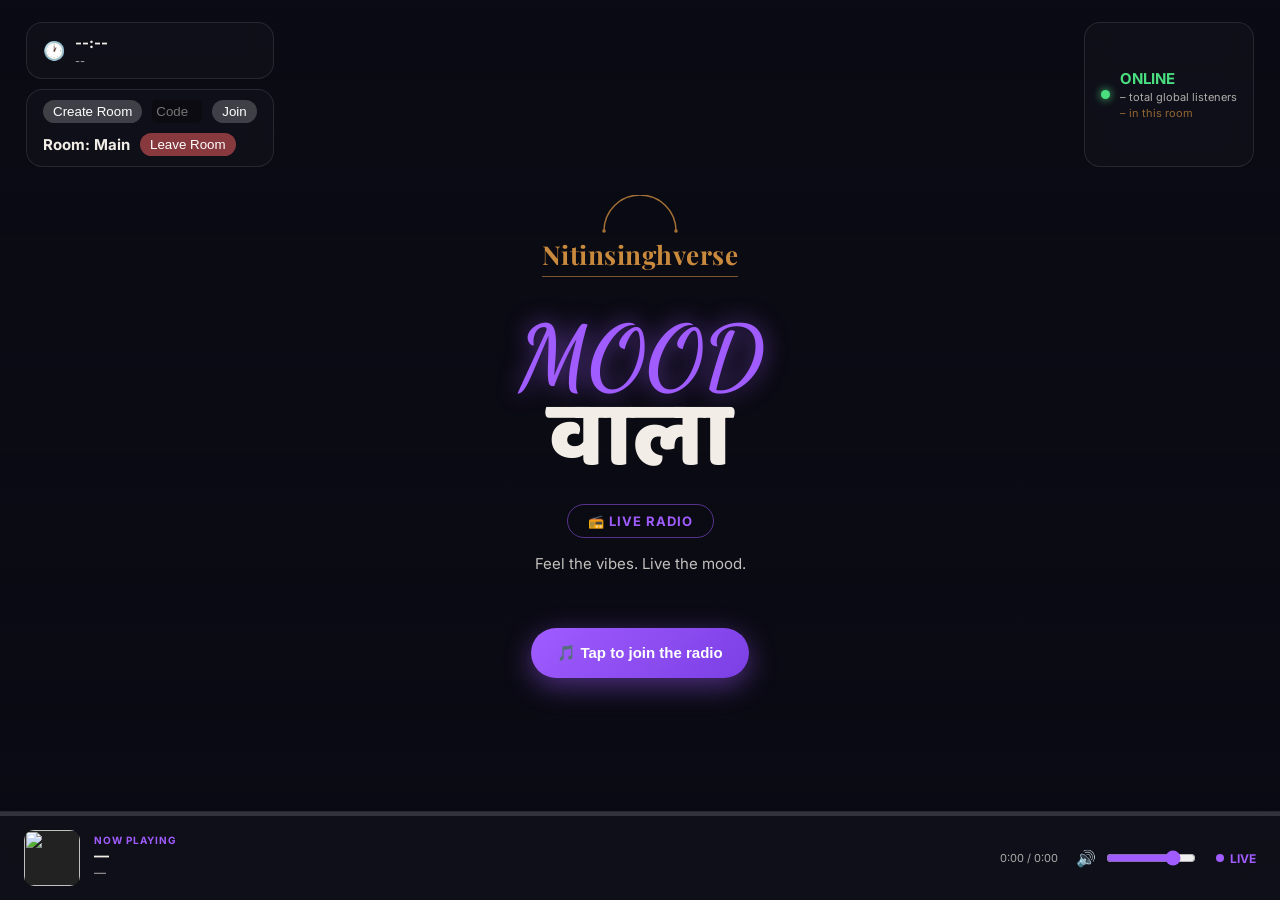
==== index.html @ ba6f85b7 "SEO optimization: add meta tags, sitemap, and robots.txt" ====
<!DOCTYPE html>
<html lang="en">
<head>
  <meta charset="UTF-8" />
  <meta name="viewport" content="width=device-width, initial-scale=1.0" />
  <title>Mood Wala - Suno Apne Mood Ka Music</title>
  <meta name="description" content="Listen to Mood Wala for free live internet radio, Bhojpuri, Haryanvi, and Bhakti songs. Enjoy non-stop music tailored to your mood." />
  <meta name="keywords" content="Mood Wala, moodwala, mood wala music, Mood Wala Radio, Free Live Radio, Bhojpuri Songs, Haryanvi Radio, Bhakti Songs" />
  <meta name="google-site-verification" content="yX_HTWRQYJUQKmtvSpyX36iVTbeF68azsgVPuS4m5Yk" />
  <link rel="canonical" href="https://mood-wala.vercel.app/" />

  <!-- Open Graph / Facebook -->
  <meta property="og:type" content="website" />
  <meta property="og:url" content="https://mood-wala.vercel.app/" />
  <meta property="og:title" content="Mood Wala - Suno Apne Mood Ka Music" />
  <meta property="og:description" content="Listen to Mood Wala for free live internet radio, Bhojpuri, Haryanvi, and Bhakti songs. Enjoy non-stop music tailored to your mood." />
  <meta property="og:site_name" content="Mood Wala" />

  <!-- Twitter -->
  <meta name="twitter:card" content="summary_large_image" />
  <meta name="twitter:url" content="https://mood-wala.vercel.app/" />
  <meta name="twitter:title" content="Mood Wala - Suno Apne Mood Ka Music" />
  <meta name="twitter:description" content="Listen to Mood Wala for free live internet radio, Bhojpuri, Haryanvi, and Bhakti songs. Enjoy non-stop music tailored to your mood." />

  <!-- Structured Data (JSON-LD) -->
  <script type="application/ld+json">
  {
    "@context": "https://schema.org",
    "@type": ["WebSite", "RadioStation"],
    "name": "Mood Wala",
    "url": "https://mood-wala.vercel.app/",
    "description": "Listen to Mood Wala for free live internet radio, Bhojpuri, Haryanvi, and Bhakti songs.",
    "genre": "World Music, Regional",
    "inLanguage": ["en", "hi"]
  }
  </script>

  <link rel="stylesheet" href="style.css" />
  <link href="https://fonts.googleapis.com/css2?family=Playfair+Display:wght@600;700&family=Dancing+Script:wght@700&family=Baloo+2:wght@700;800&family=Inter:wght@400;500;600&display=swap" rel="stylesheet" />
</head>
<body>

  <div class="stage">

    <!-- BACKGROUND VIDEO — put your file at frontend/background.mp4 -->
    <video class="bg-video" autoplay muted loop playsinline>
      <source src="bg1.mp4" type="video/mp4">
    </video>
    <div class="bg-overlay"></div>

    <header class="topbar">
      <div class="left-stack">
        <div class="pill clock-pill">
          <span class="pill-icon">🕐</span>
          <div>
            <div class="pill-main" id="clock">--:--</div>
            <div class="pill-sub" id="dateLine">--</div>
          </div>
        </div>

        <!-- Room Widget -->
        <div class="pill room-pill" style="flex-direction:column; align-items:flex-start;">
          <div id="roomNotJoined" style="display:flex; gap:10px; align-items:center;">
            <button id="createRoomBtn" style="padding: 4px 10px; border-radius:15px; border:none; background:rgba(255,255,255,0.2); color:#fff; cursor:pointer;">Create Room</button>
            <input type="text" id="joinRoomInput" placeholder="Code" maxlength="6" style="width:50px; padding:4px; border-radius:5px; border:none; background:rgba(0,0,0,0.3); color:#fff;" />
            <button id="joinRoomBtn" style="padding: 4px 10px; border-radius:15px; border:none; background:rgba(255,255,255,0.2); color:#fff; cursor:pointer;">Join</button>
          </div>
          <div id="roomJoined" hidden style="display:flex; gap:10px; align-items:center;">
            <div class="pill-main">Room: <span id="currentRoomCodeLabel">Main</span></div>
            <button id="leaveRoomBtn" style="padding: 4px 10px; border-radius:15px; border:none; background:rgba(255,100,100,0.5); color:#fff; cursor:pointer;">Leave Room</button>
          </div>
          <div id="roomErrorMsg" style="color:#ffaaaa; font-size:12px; margin-top:4px;" hidden></div>
        </div>

        <!-- Quick search — only visible to admin, sits right under the clock -->
        <div id="searchWidget" class="search-widget" hidden>
          <div class="search-widget-header">
            🔍 <span>Search a song</span>
            <span id="searchCountLabel" class="search-count"></span>
          </div>
          <div class="search-widget-input-row">
            <input type="text" id="searchInput" placeholder="Start typing…" />
          </div>
          <div id="searchResults" class="search-results"></div>
        </div>
      </div>

      <div class="pill status-pill">
        <span class="status-dot"></span>
        <div>
          <div class="pill-main online-text">ONLINE</div>
          <div class="pill-sub"><span id="userCount">–</span> total global listeners</div>
          <div class="pill-sub" style="color:var(--gold)"><span id="roomUserCount">–</span> in this room</div>
          <div class="pill-sub admin-live-badge" id="adminLiveBadge" hidden>🎧 Admin is Live</div>
        </div>
      </div>
    </header>

    <div class="brandmark" id="brandLogo">
      <svg class="brand-orbit" viewBox="0 0 100 40" width="120">
        <path d="M20 30 A20 20 0 1 1 80 30" fill="none" stroke="currentColor" stroke-width="1.2"/>
        <circle cx="20" cy="30" r="1.5" fill="currentColor"/>
        <circle cx="80" cy="30" r="1.5" fill="currentColor"/>
      </svg>
      <div class="brand-name">Nitinsinghverse</div>
    </div>

    <main class="hero">
      <h1 class="title">
        <span class="title-mood">MOOD</span>
        <span class="title-wala">वाला</span>
      </h1>
      <div class="live-badge">📻 LIVE RADIO</div>
      <p class="tagline">Feel the vibes. Live the mood.</p>
    </main>

    <button id="joinBtn" class="join-btn">🎵 Tap to join the radio</button>

    <div id="player" class="hidden-player"></div>

    <!-- Admin login popup -->
    <div id="adminModal" class="modal-overlay" hidden>
      <div class="modal-box">
        <div class="modal-title">Welcome Admin</div>
        <input type="password" id="adminPasswordInput" placeholder="Enter password" />
        <div class="modal-buttons">
          <button id="adminSubmitBtn">Enter</button>
          <button id="adminCancelBtn" class="modal-cancel">Cancel</button>
        </div>
        <div id="adminError" class="modal-error" hidden>Wrong password</div>
      </div>
    </div>

      <div class="admin-panel" id="adminPanel" hidden>
        <div class="admin-header">🎛 Admin Controls</div>

        <div class="admin-section">
        <div class="admin-label">Playlists</div>
        <div id="playlistButtons" class="playlist-buttons"></div>
      </div>

      <div class="admin-section">
        <div class="admin-label">Play a link (then auto-returns to playlist)</div>
        <div class="link-row">
          <input type="text" id="linkInput" placeholder="Paste YouTube / YT Music link" />
          <input type="text" id="startTimeInput" placeholder="1:12" class="start-time-input" />
          <button id="linkPlayBtn">Play</button>
        </div>
      </div>

      <div class="admin-section">
        <div class="admin-label">Requests <span id="requestCount"></span></div>
        <div id="requestList" class="request-list"></div>
      </div>
    </div>

    <!-- Song list for the playlist admin is browsing -->
    <div id="songListPanel" class="song-list-panel" hidden>
      <div class="panel-title">Tap a song to play it</div>
      <div id="songListItems"></div>
    </div>

    <!-- Admin transport controls -->
    <div id="adminTransport" class="admin-transport" hidden>
      <button id="prevBtn">⏮</button>
      <button id="nextBtn">⏭</button>
    </div>

    <!-- "Coming up next" banner shown to everyone during the 10s buffer -->
    <div id="upNextBanner" class="up-next-banner" hidden></div>

    <!-- Song request box (visible to everyone, only usable while admin is online) -->
    <div id="requestBox" class="request-box" hidden>
      <input type="text" id="requestInput" placeholder="Request a song…" maxlength="200" />
      <button id="requestSendBtn">Send</button>
    </div>

    <footer class="dock" id="dock" hidden>
      <div class="progress-track" id="progressTrack">
        <div class="progress-fill" id="progressFill"></div>
      </div>
      <div class="dock-row">
      <div class="dock-left">
        <img id="albumArt" class="album-art" src="" alt="">
        <div class="dock-info">
          <div class="dock-label">NOW PLAYING</div>
          <div class="dock-title" id="songTitle">—</div>
          <div class="dock-artist" id="songArtist">—</div>
          <div class="up-next-line" id="upNextLine"></div>
        </div>
      </div>

      <div class="dock-right">
        <span class="progress-time" id="progressTime">0:00 / 0:00</span>
        <div class="volume-control">
          <span class="vol-icon">🔊</span>
          <input type="range" id="volumeSlider" min="0" max="100" value="80" />
        </div>
        <div class="live-tag"><span class="pulse"></span> LIVE</div>
      </div>
      </div>
    </footer>
  </div>

  <script src="https://tempo-wala.onrender.com/socket.io/socket.io.js"></script>
  <script src="https://www.youtube.com/iframe_api"></script>
  <script src="app.js"></script>
</body>
</html>
---- style.css ----
:root {
  --purple: #a05cff;
  --gold: #c98a3e;
  --ink: #14141c;
  --glass: rgba(20, 20, 30, 0.55);
  --glass-light: rgba(255, 255, 255, 0.85);
  --text: #f2eee7;
}

* { box-sizing: border-box; }

body {
  margin: 0;
  font-family: 'Inter', sans-serif;
  background: #0c0c14;
  color: var(--text);
  overflow-x: hidden;
}

.stage {
  position: relative;
  min-height: 100vh;
  display: flex;
  flex-direction: column;
  align-items: center;
  overflow: hidden;
}

/* ---- Background video ---- */
.bg-video {
  position: fixed;
  inset: 0;
  width: 100%;
  height: 100%;
  object-fit: cover;
  z-index: -2;
}

.bg-overlay {
  position: fixed;
  inset: 0;
  background: linear-gradient(180deg, rgba(10,10,20,0.55) 0%, rgba(10,10,20,0.35) 40%, rgba(10,10,20,0.75) 100%);
  z-index: -1;
}

/* ---- Top bar: clock + status pills ---- */
.topbar {
  width: 100%;
  display: flex;
  flex-wrap: wrap;
  gap: 10px;
  justify-content: space-between;
  padding: 22px 26px;
  z-index: 2;
}

.left-stack {
  display: flex;
  flex-direction: column;
  gap: 10px;
}

.pill {
  background: var(--glass);
  backdrop-filter: blur(10px);
  border: 1px solid rgba(255,255,255,0.1);
  border-radius: 16px;
  padding: 10px 16px;
  display: flex;
  align-items: center;
  gap: 10px;
}

.pill-icon { font-size: 18px; }

.pill-main { font-weight: 700; font-size: 15px; }
.pill-sub { font-size: 11px; opacity: 0.7; margin-top: 2px; }

.status-dot {
  width: 9px;
  height: 9px;
  border-radius: 50%;
  background: #4ade80;
  box-shadow: 0 0 8px #4ade80;
}

.online-text { color: #4ade80; }

/* ---- Brand mark ---- */
.brandmark {
  margin-top: 6px;
  display: flex;
  flex-direction: column;
  align-items: center;
  color: var(--gold);
  z-index: 2;
}

.brand-orbit { color: var(--gold); opacity: 0.8; margin-bottom: -6px; }

.brand-name {
  font-family: 'Playfair Display', serif;
  font-weight: 700;
  font-size: 26px;
  letter-spacing: 0.5px;
  border-bottom: 1px solid rgba(201,138,62,0.6);
  padding-bottom: 4px;
}

/* ---- Hero title ---- */
.hero {
  text-align: center;
  margin-top: 40px;
  z-index: 2;
  padding: 0 20px;
}

.title { margin: 0; line-height: 0.95; }

.title-mood {
  display: block;
  font-family: 'Dancing Script', cursive;
  font-weight: 700;
  font-size: clamp(48px, 11vw, 88px);
  color: var(--purple);
  text-shadow: 0 0 22px rgba(160,92,255,0.6);
}

.title-wala {
  display: block;
  font-family: 'Baloo 2', sans-serif;
  font-weight: 800;
  font-size: clamp(50px, 12vw, 92px);
  color: var(--text);
  margin-top: -6px;
}

.live-badge {
  display: inline-block;
  margin-top: 22px;
  padding: 8px 20px;
  border: 1px solid rgba(160,92,255,0.5);
  border-radius: 999px;
  font-size: 13px;
  font-weight: 700;
  letter-spacing: 1px;
  color: var(--purple);
}

.tagline {
  margin-top: 16px;
  font-size: 15px;
  opacity: 0.8;
}

/* ---- Join button ---- */
.join-btn {
  z-index: 2;
  margin-top: 40px;
  background: linear-gradient(135deg, var(--purple), #7b3fe4);
  color: white;
  border: none;
  padding: 16px 26px;
  border-radius: 999px;
  font-size: 15px;
  font-weight: 700;
  cursor: pointer;
  box-shadow: 0 8px 28px rgba(160,92,255,0.45);
}
.join-btn.hidden { display: none; }

.hidden-player {
  position: absolute;
  width: 250px;
  height: 250px;
  overflow: hidden;
  opacity: 0.01;
  pointer-events: none;
  z-index: -10;
  bottom: 0;
}

/* ---- Bottom dock / player bar ---- */
.dock {
  position: fixed;
  bottom: 0;
  left: 0;
  right: 0;
  z-index: 3;
  background: var(--glass);
  backdrop-filter: blur(14px);
  border-top: 1px solid rgba(255,255,255,0.1);
  display: flex;
  flex-direction: column;
}

.dock-left {
  display: flex;
  align-items: center;
  gap: 14px;
  min-width: 0;
}

.album-art {
  width: 56px;
  height: 56px;
  border-radius: 10px;
  object-fit: cover;
  background: #222;
  flex-shrink: 0;
}

.dock-info { min-width: 0; }

.dock-label {
  font-size: 10px;
  letter-spacing: 1px;
  color: var(--purple);
  font-weight: 700;
}

.dock-title {
  font-weight: 700;
  font-size: 15px;
  white-space: nowrap;
  overflow: hidden;
  text-overflow: ellipsis;
  max-width: 55vw;
}

.dock-artist {
  font-size: 12px;
  opacity: 0.7;
  white-space: nowrap;
  overflow: hidden;
  text-overflow: ellipsis;
  max-width: 55vw;
}

.dock-right {
  display: flex;
  align-items: center;
  gap: 18px;
  flex-shrink: 0;
}

.volume-control {
  display: flex;
  align-items: center;
  gap: 8px;
}

.vol-icon { font-size: 16px; }

.volume-control input[type="range"] {
  width: 90px;
  accent-color: var(--purple);
}

.live-tag {
  display: flex;
  align-items: center;
  gap: 6px;
  font-size: 12px;
  font-weight: 700;
  color: var(--purple);
}

.pulse {
  width: 8px;
  height: 8px;
  border-radius: 50%;
  background: var(--purple);
  animation: pulse 1.4s infinite;
}

@keyframes pulse {
  0% { box-shadow: 0 0 0 0 rgba(160,92,255,0.6); }
  70% { box-shadow: 0 0 0 10px rgba(160,92,255,0); }
  100% { box-shadow: 0 0 0 0 rgba(160,92,255,0); }
}

@media (max-width: 480px) {
  .volume-control input[type="range"] { width: 60px; }
  .dock-title, .dock-artist { max-width: 40vw; }
}

/* ---- Admin badge ---- */
.admin-live-badge {
  color: var(--purple);
  font-weight: 700;
  margin-top: 2px;
}

/* ---- Brand logo clickable ---- */
.brandmark { cursor: pointer; user-select: none; }

/* ---- Modal overlay (admin login) ---- */
.modal-overlay {
  position: fixed;
  inset: 0;
  background: rgba(0,0,0,0.6);
  z-index: 20;
  display: flex;
  align-items: center;
  justify-content: center;
}

.modal-overlay[hidden] {
  display: none;
}

.modal-box {
  background: #1a1a24;
  border: 1px solid rgba(255,255,255,0.12);
  border-radius: 16px;
  padding: 26px;
  width: 280px;
  text-align: center;
}

.modal-title {
  font-family: 'Playfair Display', serif;
  font-size: 18px;
  margin-bottom: 16px;
  color: var(--gold);
}

.modal-box input[type="password"] {
  width: 100%;
  padding: 10px 12px;
  border-radius: 10px;
  border: 1px solid rgba(255,255,255,0.15);
  background: rgba(255,255,255,0.06);
  color: var(--text);
  font-size: 14px;
  margin-bottom: 14px;
  outline: none;
}

.modal-buttons { display: flex; gap: 10px; }

.modal-buttons button {
  flex: 1;
  padding: 10px;
  border-radius: 10px;
  border: none;
  font-weight: 700;
  cursor: pointer;
}

#adminSubmitBtn { background: var(--purple); color: white; }
.modal-cancel { background: rgba(255,255,255,0.1); color: var(--text); }

.modal-error {
  margin-top: 10px;
  color: #ff6b6b;
  font-size: 13px;
}

/* ---- Search widget (under the clock, admin only) ---- */
.search-widget {
  background: var(--glass);
  backdrop-filter: blur(10px);
  border: 1px solid rgba(201,138,62,0.35);
  border-radius: 16px;
  padding: 12px 14px;
  width: 230px;
}

.search-widget[hidden] { display: none; }

.search-widget-header {
  display: flex;
  align-items: center;
  gap: 6px;
  font-size: 12px;
  font-weight: 700;
  color: var(--gold);
  margin-bottom: 8px;
}

.search-count {
  margin-left: auto;
  font-size: 10px;
  opacity: 0.6;
  font-weight: 500;
}

.search-widget-input-row input {
  width: 100%;
  padding: 8px 10px;
  border-radius: 8px;
  border: 1px solid rgba(255,255,255,0.15);
  background: rgba(255,255,255,0.06);
  color: var(--text);
  font-size: 13px;
  outline: none;
}

.search-widget .search-results { margin-top: 8px; max-height: 200px; }

/* ---- Admin panel — redesigned ---- */
.admin-panel {
  position: fixed;
  top: 90px;
  right: 20px;
  width: 300px;
  max-height: 75vh;
  overflow-y: auto;
  background: linear-gradient(180deg, rgba(30,20,45,0.75), rgba(15,15,25,0.75));
  backdrop-filter: blur(16px);
  border: 1px solid rgba(160,92,255,0.3);
  border-radius: 20px;
  padding: 0;
  z-index: 10;
  box-shadow: 0 12px 40px rgba(0,0,0,0.4);
}

.admin-header {
  font-weight: 800;
  font-size: 15px;
  padding: 16px 18px;
  color: var(--text);
  background: linear-gradient(135deg, rgba(160,92,255,0.35), rgba(201,138,62,0.2));
  border-bottom: 1px solid rgba(255,255,255,0.08);
  border-radius: 20px 20px 0 0;
}

.admin-section {
  margin: 0;
  padding: 16px 18px;
  border-bottom: 1px solid rgba(255,255,255,0.06);
}

.admin-section:last-child { border-bottom: none; }

.admin-label {
  font-size: 11px;
  letter-spacing: 0.6px;
  color: var(--purple);
  margin-bottom: 10px;
  text-transform: uppercase;
  font-weight: 700;
}

.playlist-buttons {
  display: flex;
  flex-wrap: wrap;
  gap: 8px;
}

.playlist-buttons button {
  padding: 8px 12px;
  border-radius: 999px;
  border: 1px solid rgba(160,92,255,0.4);
  background: rgba(160,92,255,0.12);
  color: var(--text);
  font-size: 12px;
  font-weight: 600;
  cursor: pointer;
}

.playlist-buttons button.active {
  background: var(--purple);
  border-color: var(--purple);
}

.link-row { display: flex; gap: 8px; }

.link-row input { flex: 1; }
.start-time-input { flex: 0 0 55px !important; text-align: center; }

.link-row input {
  flex: 1;
  padding: 9px 10px;
  border-radius: 8px;
  border: 1px solid rgba(255,255,255,0.15);
  background: rgba(255,255,255,0.06);
  color: var(--text);
  font-size: 13px;
  outline: none;
}

.link-row button, #requestSendBtn {
  padding: 9px 14px;
  border-radius: 8px;
  border: none;
  background: var(--purple);
  color: white;
  font-weight: 700;
  cursor: pointer;
  font-size: 13px;
}

.request-list {
  display: flex;
  flex-direction: column;
  gap: 8px;
  max-height: 160px;
  overflow-y: auto;
}

.request-item {
  background: rgba(255,255,255,0.06);
  border-radius: 8px;
  padding: 8px 10px;
  font-size: 13px;
}

.request-item .req-time {
  font-size: 10px;
  opacity: 0.5;
  display: block;
  margin-top: 2px;
}

/* ---- Request box (all users) ---- */
.request-box {
  position: fixed;
  bottom: 90px;
  left: 50%;
  transform: translateX(-50%);
  display: flex;
  gap: 8px;
  background: var(--glass);
  backdrop-filter: blur(12px);
  border: 1px solid rgba(255,255,255,0.12);
  border-radius: 999px;
  padding: 8px 8px 8px 16px;
  z-index: 5;
  width: min(90vw, 340px);
}

.request-box[hidden] {
  display: none;
}

.request-box input {
  flex: 1;
  background: transparent;
  border: none;
  outline: none;
  color: var(--text);
  font-size: 13px;
}

@media (max-width: 480px) {
  .admin-panel { right: 10px; left: 10px; width: auto; top: 100px; }
}

/* ---- Playlist song list panel (right side, admin) ---- */
.song-list-panel {
  position: fixed;
  top: 90px;
  right: 340px;
  width: 260px;
  max-height: 70vh;
  overflow-y: auto;
  background: var(--glass);
  backdrop-filter: blur(14px);
  border: 1px solid rgba(255,255,255,0.12);
  border-radius: 16px;
  padding: 16px;
  z-index: 10;
}

.song-list-panel .panel-title {
  font-size: 12px;
  text-transform: uppercase;
  opacity: 0.7;
  margin-bottom: 10px;
}

.song-list-item {
  padding: 9px 10px;
  border-radius: 8px;
  font-size: 13px;
  cursor: pointer;
  white-space: nowrap;
  overflow: hidden;
  text-overflow: ellipsis;
}

.song-list-item:hover { background: rgba(160,92,255,0.18); }

/* ---- Up next banner (everyone) ---- */
.up-next-line {
  font-size: 11px;
  opacity: 0.6;
  margin-top: 2px;
  white-space: nowrap;
  overflow: hidden;
  text-overflow: ellipsis;
  max-width: 55vw;
}

.up-next-banner {
  position: fixed;
  top: 100px;
  left: 50%;
  transform: translateX(-50%);
  background: var(--purple);
  color: white;
  padding: 10px 18px;
  border-radius: 999px;
  font-size: 13px;
  font-weight: 700;
  z-index: 15;
  box-shadow: 0 8px 24px rgba(160,92,255,0.5);
}

.up-next-banner[hidden] { display: none; }

/* ---- Admin next/prev controls (bottom center) ---- */
.admin-transport {
  position: fixed;
  bottom: 90px;
  left: 50%;
  transform: translateX(-50%);
  display: flex;
  gap: 14px;
  z-index: 6;
}

.admin-transport[hidden] { display: none; }

.admin-transport button {
  width: 46px;
  height: 46px;
  border-radius: 50%;
  border: 1px solid rgba(160,92,255,0.5);
  background: var(--glass);
  backdrop-filter: blur(10px);
  color: var(--text);
  font-size: 18px;
  cursor: pointer;
}

@media (max-width: 480px) {
  .song-list-panel { right: 10px; left: 10px; width: auto; top: 340px; }
}

/* ---- Timeline / progress bar ---- */
.progress-track {
  width: 100%;
  height: 4px;
  background: rgba(255,255,255,0.15);
  cursor: default;
  position: relative;
}

.progress-track.admin-mode {
  cursor: pointer;
  height: 6px;
}

.progress-fill {
  height: 100%;
  width: 0%;
  background: var(--purple);
  transition: width 0.3s linear;
}

.dock-row {
  display: flex;
  justify-content: space-between;
  align-items: center;
  padding: 14px 24px;
  gap: 16px;
}

.progress-time {
  font-size: 11px;
  opacity: 0.7;
  white-space: nowrap;
}

/* ---- Search results (admin) ---- */
.search-results {
  margin-top: 10px;
  display: flex;
  flex-direction: column;
  gap: 6px;
  max-height: 240px;
  overflow-y: auto;
}

.search-result-item {
  display: flex;
  align-items: center;
  gap: 10px;
  padding: 6px;
  border-radius: 8px;
  cursor: pointer;
}

.search-result-item:hover { background: rgba(160,92,255,0.18); }

.search-result-item img {
  width: 44px;
  height: 32px;
  border-radius: 4px;
  object-fit: cover;
  flex-shrink: 0;
}

.search-result-item span {
  font-size: 12px;
  white-space: nowrap;
  overflow: hidden;
  text-overflow: ellipsis;
}
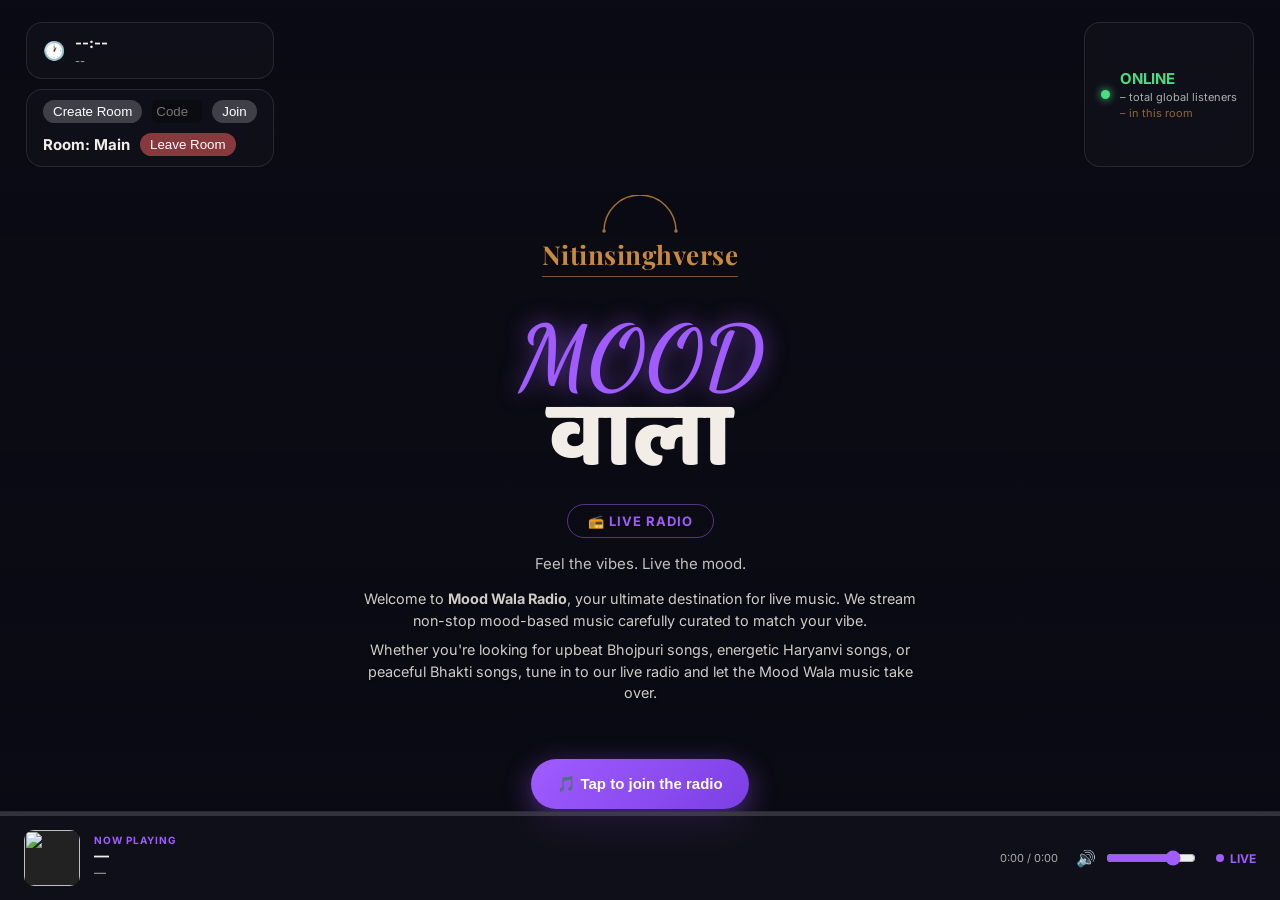
==== commit ce51fc0f: "Improve homepage semantics and accessibility" ====
--- a/index.html
+++ b/index.html
@@ -61,13 +61,13 @@
         <!-- Room Widget -->
         <div class="pill room-pill" style="flex-direction:column; align-items:flex-start;">
           <div id="roomNotJoined" style="display:flex; gap:10px; align-items:center;">
-            <button id="createRoomBtn" style="padding: 4px 10px; border-radius:15px; border:none; background:rgba(255,255,255,0.2); color:#fff; cursor:pointer;">Create Room</button>
-            <input type="text" id="joinRoomInput" placeholder="Code" maxlength="6" style="width:50px; padding:4px; border-radius:5px; border:none; background:rgba(0,0,0,0.3); color:#fff;" />
-            <button id="joinRoomBtn" style="padding: 4px 10px; border-radius:15px; border:none; background:rgba(255,255,255,0.2); color:#fff; cursor:pointer;">Join</button>
+            <button id="createRoomBtn" aria-label="Create a room" style="padding: 4px 10px; border-radius:15px; border:none; background:rgba(255,255,255,0.2); color:#fff; cursor:pointer;">Create Room</button>
+            <input type="text" id="joinRoomInput" aria-label="Enter room code" placeholder="Code" maxlength="6" style="width:50px; padding:4px; border-radius:5px; border:none; background:rgba(0,0,0,0.3); color:#fff;" />
+            <button id="joinRoomBtn" aria-label="Join room" style="padding: 4px 10px; border-radius:15px; border:none; background:rgba(255,255,255,0.2); color:#fff; cursor:pointer;">Join</button>
           </div>
           <div id="roomJoined" hidden style="display:flex; gap:10px; align-items:center;">
             <div class="pill-main">Room: <span id="currentRoomCodeLabel">Main</span></div>
-            <button id="leaveRoomBtn" style="padding: 4px 10px; border-radius:15px; border:none; background:rgba(255,100,100,0.5); color:#fff; cursor:pointer;">Leave Room</button>
+            <button id="leaveRoomBtn" aria-label="Leave room" style="padding: 4px 10px; border-radius:15px; border:none; background:rgba(255,100,100,0.5); color:#fff; cursor:pointer;">Leave Room</button>
           </div>
           <div id="roomErrorMsg" style="color:#ffaaaa; font-size:12px; margin-top:4px;" hidden></div>
         </div>
@@ -79,7 +79,7 @@
             <span id="searchCountLabel" class="search-count"></span>
           </div>
           <div class="search-widget-input-row">
-            <input type="text" id="searchInput" placeholder="Start typing…" />
+            <input type="text" id="searchInput" aria-label="Search for a song" placeholder="Start typing…" />
           </div>
           <div id="searchResults" class="search-results"></div>
         </div>
@@ -107,14 +107,21 @@
 
     <main class="hero">
       <h1 class="title">
-        <span class="title-mood">MOOD</span>
-        <span class="title-wala">वाला</span>
+        <span style="position:absolute; width:1px; height:1px; padding:0; margin:-1px; overflow:hidden; clip:rect(0,0,0,0); border:0;">Mood Wala</span>
+        <span class="title-mood" aria-hidden="true">MOOD</span>
+        <span class="title-wala" aria-hidden="true">वाला</span>
       </h1>
       <div class="live-badge">📻 LIVE RADIO</div>
       <p class="tagline">Feel the vibes. Live the mood.</p>
+      
+      <section class="seo-intro" style="font-size: 0.9rem; opacity: 0.85; max-width: 600px; margin: 15px auto; padding: 0 15px; line-height: 1.5; text-shadow: 1px 1px 3px rgba(0,0,0,0.8); font-family: 'Inter', sans-serif;">
+        <h2 style="position:absolute; width:1px; height:1px; padding:0; margin:-1px; overflow:hidden; clip:rect(0,0,0,0); border:0;">About Mood Wala Radio</h2>
+        <p style="margin-bottom: 8px;">Welcome to <strong>Mood Wala Radio</strong>, your ultimate destination for live music. We stream non-stop mood-based music carefully curated to match your vibe.</p>
+        <p style="margin: 0;">Whether you're looking for upbeat Bhojpuri songs, energetic Haryanvi songs, or peaceful Bhakti songs, tune in to our live radio and let the Mood Wala music take over.</p>
+      </section>
     </main>
 
-    <button id="joinBtn" class="join-btn">🎵 Tap to join the radio</button>
+    <button id="joinBtn" class="join-btn" aria-label="Tap to join the live radio">🎵 Tap to join the radio</button>
 
     <div id="player" class="hidden-player"></div>
 
@@ -122,7 +129,7 @@
     <div id="adminModal" class="modal-overlay" hidden>
       <div class="modal-box">
         <div class="modal-title">Welcome Admin</div>
-        <input type="password" id="adminPasswordInput" placeholder="Enter password" />
+        <input type="password" id="adminPasswordInput" aria-label="Admin password" placeholder="Enter password" />
         <div class="modal-buttons">
           <button id="adminSubmitBtn">Enter</button>
           <button id="adminCancelBtn" class="modal-cancel">Cancel</button>
@@ -162,8 +169,8 @@
 
     <!-- Admin transport controls -->
     <div id="adminTransport" class="admin-transport" hidden>
-      <button id="prevBtn">⏮</button>
-      <button id="nextBtn">⏭</button>
+      <button id="prevBtn" aria-label="Previous song">⏮</button>
+      <button id="nextBtn" aria-label="Next song">⏭</button>
     </div>
 
     <!-- "Coming up next" banner shown to everyone during the 10s buffer -->
@@ -171,8 +178,8 @@
 
     <!-- Song request box (visible to everyone, only usable while admin is online) -->
     <div id="requestBox" class="request-box" hidden>
-      <input type="text" id="requestInput" placeholder="Request a song…" maxlength="200" />
-      <button id="requestSendBtn">Send</button>
+      <input type="text" id="requestInput" aria-label="Request a song" placeholder="Request a song…" maxlength="200" />
+      <button id="requestSendBtn" aria-label="Send song request">Send</button>
     </div>
 
     <footer class="dock" id="dock" hidden>
@@ -193,8 +200,8 @@
       <div class="dock-right">
         <span class="progress-time" id="progressTime">0:00 / 0:00</span>
         <div class="volume-control">
-          <span class="vol-icon">🔊</span>
-          <input type="range" id="volumeSlider" min="0" max="100" value="80" />
+          <span class="vol-icon" aria-hidden="true">🔊</span>
+          <input type="range" id="volumeSlider" aria-label="Volume control" min="0" max="100" value="80" />
         </div>
         <div class="live-tag"><span class="pulse"></span> LIVE</div>
       </div>
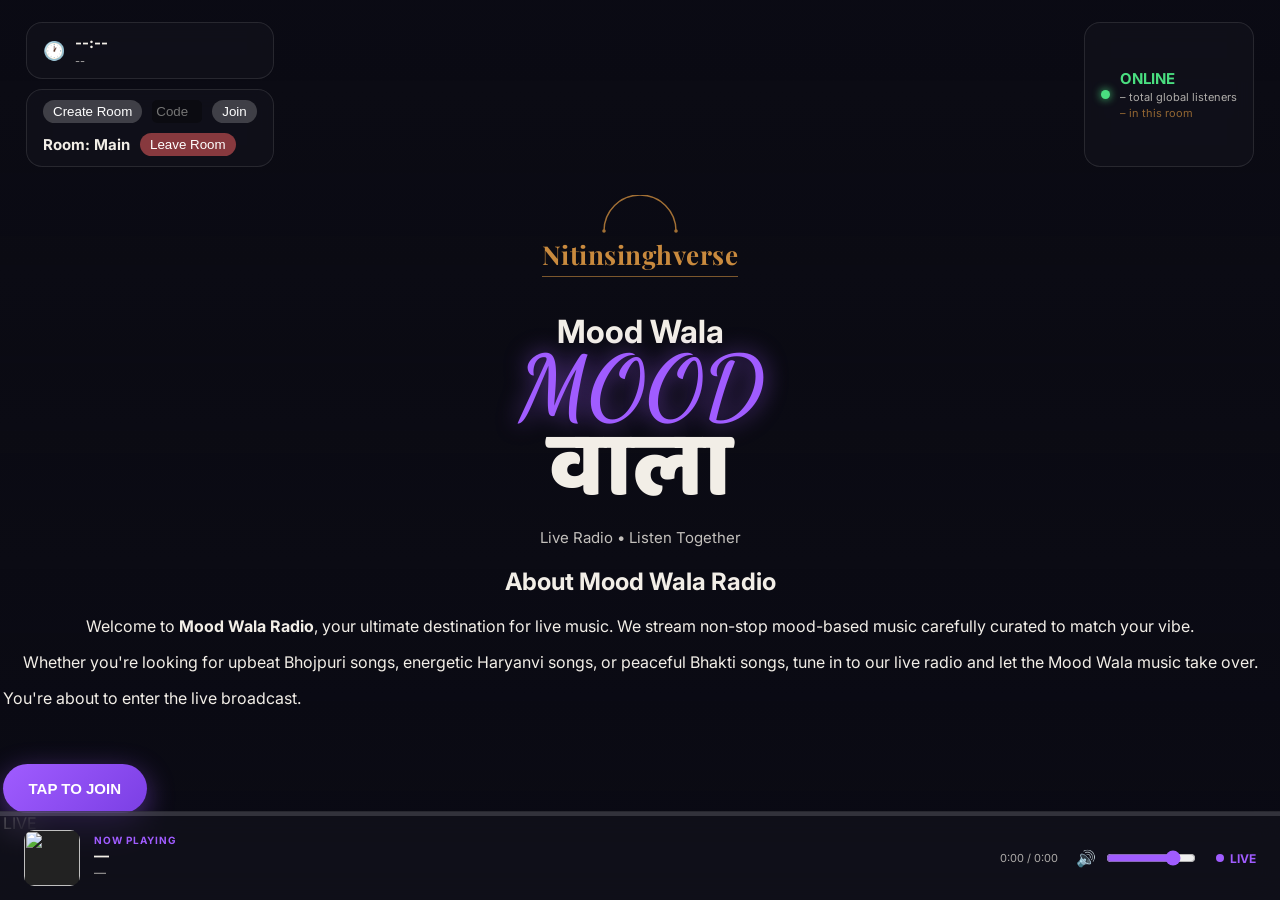
==== commit ae30b334: "Fix mobile Tap to Join experience" ====
--- a/index.html
+++ b/index.html
@@ -42,10 +42,8 @@
 
   <div class="stage">
 
-    <!-- BACKGROUND VIDEO — put your file at frontend/background.mp4 -->
-    <video class="bg-video" autoplay muted loop playsinline>
-      <source src="bg1.mp4" type="video/mp4">
-    </video>
+    <!-- BACKGROUND VIDEO -->
+    <video class="bg-video" autoplay muted loop playsinline src="bg1.mp4"></video>
     <div class="bg-overlay"></div>
 
     <header class="topbar">
@@ -96,32 +94,41 @@
       </div>
     </header>
 
-    <div class="brandmark" id="brandLogo">
-      <svg class="brand-orbit" viewBox="0 0 100 40" width="120">
-        <path d="M20 30 A20 20 0 1 1 80 30" fill="none" stroke="currentColor" stroke-width="1.2"/>
-        <circle cx="20" cy="30" r="1.5" fill="currentColor"/>
-        <circle cx="80" cy="30" r="1.5" fill="currentColor"/>
-      </svg>
-      <div class="brand-name">Nitinsinghverse</div>
-    </div>
-
-    <main class="hero">
-      <h1 class="title">
-        <span style="position:absolute; width:1px; height:1px; padding:0; margin:-1px; overflow:hidden; clip:rect(0,0,0,0); border:0;">Mood Wala</span>
-        <span class="title-mood" aria-hidden="true">MOOD</span>
-        <span class="title-wala" aria-hidden="true">वाला</span>
-      </h1>
-      <div class="live-badge">📻 LIVE RADIO</div>
-      <p class="tagline">Feel the vibes. Live the mood.</p>
-      
-      <section class="seo-intro" style="font-size: 0.9rem; opacity: 0.85; max-width: 600px; margin: 15px auto; padding: 0 15px; line-height: 1.5; text-shadow: 1px 1px 3px rgba(0,0,0,0.8); font-family: 'Inter', sans-serif;">
-        <h2 style="position:absolute; width:1px; height:1px; padding:0; margin:-1px; overflow:hidden; clip:rect(0,0,0,0); border:0;">About Mood Wala Radio</h2>
-        <p style="margin-bottom: 8px;">Welcome to <strong>Mood Wala Radio</strong>, your ultimate destination for live music. We stream non-stop mood-based music carefully curated to match your vibe.</p>
-        <p style="margin: 0;">Whether you're looking for upbeat Bhojpuri songs, energetic Haryanvi songs, or peaceful Bhakti songs, tune in to our live radio and let the Mood Wala music take over.</p>
-      </section>
-    </main>
-
-    <button id="joinBtn" class="join-btn" aria-label="Tap to join the live radio">🎵 Tap to join the radio</button>
+    <div class="entry-center-stack" id="entryCenterStack">
+      <div class="brandmark" id="brandLogo">
+        <svg class="brand-orbit" viewBox="0 0 100 40" width="120">
+          <path d="M20 30 A20 20 0 1 1 80 30" fill="none" stroke="currentColor" stroke-width="1.2"/>
+          <circle cx="20" cy="30" r="1.5" fill="currentColor"/>
+          <circle cx="80" cy="30" r="1.5" fill="currentColor"/>
+        </svg>
+        <div class="brand-name">Nitinsinghverse</div>
+      </div>
+
+      <main class="hero">
+        <h1 class="title">
+          <span class="sr-only">Mood Wala</span>
+          <span class="title-mood" aria-hidden="true">MOOD</span>
+          <span class="title-wala" aria-hidden="true">वाला</span>
+        </h1>
+        <p class="tagline">Live Radio • Listen Together</p>
+        
+        <section class="seo-intro sr-only">
+          <h2>About Mood Wala Radio</h2>
+          <p>Welcome to <strong>Mood Wala Radio</strong>, your ultimate destination for live music. We stream non-stop mood-based music carefully curated to match your vibe.</p>
+          <p>Whether you're looking for upbeat Bhojpuri songs, energetic Haryanvi songs, or peaceful Bhakti songs, tune in to our live radio and let the Mood Wala music take over.</p>
+        </section>
+      </main>
+
+      <div id="entryControls" class="entry-controls">
+        <p class="entry-message">You're about to enter the live broadcast.</p>
+        <button id="joinBtn" class="join-btn" aria-label="Tap to join the live radio">
+          TAP TO JOIN
+        </button>
+        <div class="entry-live-status">
+          <span class="pulse"></span> LIVE
+        </div>
+      </div>
+    </div>
 
     <div id="player" class="hidden-player"></div>
 
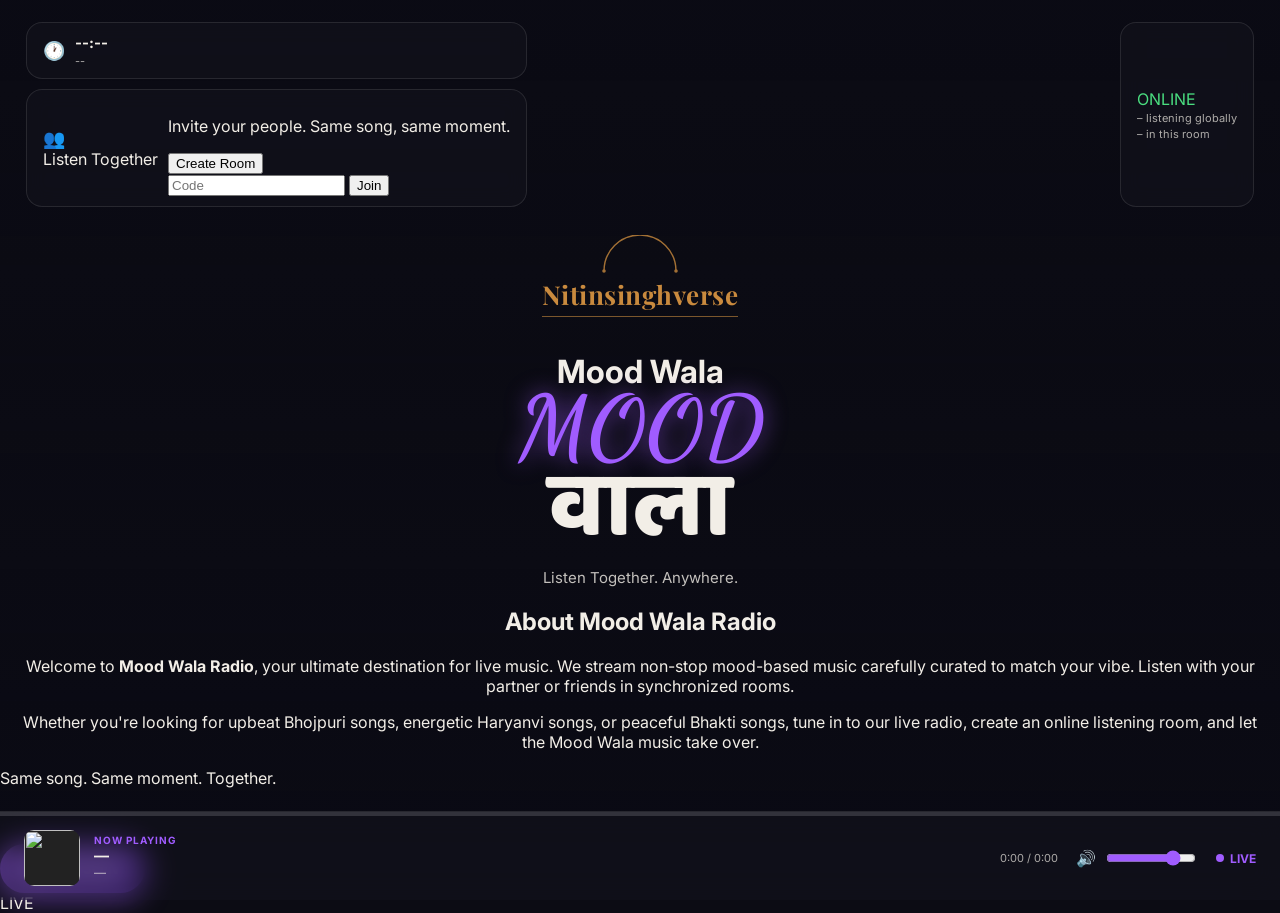
==== commit 111b405b: "Comprehensive mobile UI/UX and social listening redesign" ====
--- a/index.html
+++ b/index.html
@@ -3,24 +3,24 @@
 <head>
   <meta charset="UTF-8" />
   <meta name="viewport" content="width=device-width, initial-scale=1.0" />
-  <title>Mood Wala - Suno Apne Mood Ka Music</title>
-  <meta name="description" content="Listen to Mood Wala for free live internet radio, Bhojpuri, Haryanvi, and Bhakti songs. Enjoy non-stop music tailored to your mood." />
-  <meta name="keywords" content="Mood Wala, moodwala, mood wala music, Mood Wala Radio, Free Live Radio, Bhojpuri Songs, Haryanvi Radio, Bhakti Songs" />
+  <title>Mood Wala — Listen Together, Anywhere</title>
+  <meta name="description" content="Listen to the same music with friends or someone special, wherever you are. Create a room, sync up and enjoy Mood Wala together." />
+  <meta name="keywords" content="Mood Wala, moodwala, mood wala music, Mood Wala Radio, listen together, listen to music together, synchronized radio, online listening room, Bhojpuri Songs, Haryanvi Radio, Bhakti Songs" />
   <meta name="google-site-verification" content="yX_HTWRQYJUQKmtvSpyX36iVTbeF68azsgVPuS4m5Yk" />
   <link rel="canonical" href="https://mood-wala.vercel.app/" />
 
   <!-- Open Graph / Facebook -->
   <meta property="og:type" content="website" />
   <meta property="og:url" content="https://mood-wala.vercel.app/" />
-  <meta property="og:title" content="Mood Wala - Suno Apne Mood Ka Music" />
-  <meta property="og:description" content="Listen to Mood Wala for free live internet radio, Bhojpuri, Haryanvi, and Bhakti songs. Enjoy non-stop music tailored to your mood." />
+  <meta property="og:title" content="Mood Wala — Listen Together, Anywhere" />
+  <meta property="og:description" content="Listen to the same music with friends or someone special, wherever you are. Create a room, sync up and enjoy Mood Wala together." />
   <meta property="og:site_name" content="Mood Wala" />
 
   <!-- Twitter -->
   <meta name="twitter:card" content="summary_large_image" />
   <meta name="twitter:url" content="https://mood-wala.vercel.app/" />
-  <meta name="twitter:title" content="Mood Wala - Suno Apne Mood Ka Music" />
-  <meta name="twitter:description" content="Listen to Mood Wala for free live internet radio, Bhojpuri, Haryanvi, and Bhakti songs. Enjoy non-stop music tailored to your mood." />
+  <meta name="twitter:title" content="Mood Wala — Listen Together, Anywhere" />
+  <meta name="twitter:description" content="Listen to the same music with friends or someone special, wherever you are. Create a room, sync up and enjoy Mood Wala together." />
 
   <!-- Structured Data (JSON-LD) -->
   <script type="application/ld+json">
@@ -29,7 +29,7 @@
     "@type": ["WebSite", "RadioStation"],
     "name": "Mood Wala",
     "url": "https://mood-wala.vercel.app/",
-    "description": "Listen to Mood Wala for free live internet radio, Bhojpuri, Haryanvi, and Bhakti songs.",
+    "description": "Listen to the same music with friends or someone special, wherever you are. Create a room, sync up and enjoy Mood Wala together.",
     "genre": "World Music, Regional",
     "inLanguage": ["en", "hi"]
   }
@@ -57,17 +57,31 @@
         </div>
 
         <!-- Room Widget -->
-        <div class="pill room-pill" style="flex-direction:column; align-items:flex-start;">
-          <div id="roomNotJoined" style="display:flex; gap:10px; align-items:center;">
-            <button id="createRoomBtn" aria-label="Create a room" style="padding: 4px 10px; border-radius:15px; border:none; background:rgba(255,255,255,0.2); color:#fff; cursor:pointer;">Create Room</button>
-            <input type="text" id="joinRoomInput" aria-label="Enter room code" placeholder="Code" maxlength="6" style="width:50px; padding:4px; border-radius:5px; border:none; background:rgba(0,0,0,0.3); color:#fff;" />
-            <button id="joinRoomBtn" aria-label="Join room" style="padding: 4px 10px; border-radius:15px; border:none; background:rgba(255,255,255,0.2); color:#fff; cursor:pointer;">Join</button>
-          </div>
-          <div id="roomJoined" hidden style="display:flex; gap:10px; align-items:center;">
-            <div class="pill-main">Room: <span id="currentRoomCodeLabel">Main</span></div>
-            <button id="leaveRoomBtn" aria-label="Leave room" style="padding: 4px 10px; border-radius:15px; border:none; background:rgba(255,100,100,0.5); color:#fff; cursor:pointer;">Leave Room</button>
-          </div>
-          <div id="roomErrorMsg" style="color:#ffaaaa; font-size:12px; margin-top:4px;" hidden></div>
+        <div class="pill room-pill">
+          <div class="room-pill-header">
+            <span class="pill-icon">👥</span>
+            <div class="room-pill-title">Listen Together</div>
+          </div>
+          
+          <div id="roomNotJoined" class="room-not-joined">
+            <p class="room-invite-text">Invite your people. Same song, same moment.</p>
+            <div class="room-actions">
+              <button id="createRoomBtn" aria-label="Create a room" class="room-btn create-btn">Create Room</button>
+              <div class="join-group">
+                <input type="text" id="joinRoomInput" aria-label="Enter room code" placeholder="Code" maxlength="6" class="room-input" />
+                <button id="joinRoomBtn" aria-label="Join room" class="room-btn join-btn-small">Join</button>
+              </div>
+            </div>
+          </div>
+          
+          <div id="roomJoined" class="room-joined" hidden>
+            <div class="room-active-info">
+              <span class="room-label">Current Room:</span>
+              <span id="currentRoomCodeLabel" class="room-code-badge">Main</span>
+            </div>
+            <button id="leaveRoomBtn" aria-label="Leave room" class="room-btn leave-btn">Leave Room</button>
+          </div>
+          <div id="roomErrorMsg" class="room-error" hidden></div>
         </div>
 
         <!-- Quick search — only visible to admin, sits right under the clock -->
@@ -84,12 +98,18 @@
       </div>
 
       <div class="pill status-pill">
-        <span class="status-dot"></span>
-        <div>
-          <div class="pill-main online-text">ONLINE</div>
-          <div class="pill-sub"><span id="userCount">–</span> total global listeners</div>
-          <div class="pill-sub" style="color:var(--gold)"><span id="roomUserCount">–</span> in this room</div>
-          <div class="pill-sub admin-live-badge" id="adminLiveBadge" hidden>🎧 Admin is Live</div>
+        <div class="status-pill-grid">
+          <div class="status-left">
+            <div class="status-header">
+              <span class="status-dot"></span>
+              <span class="online-text">ONLINE</span>
+            </div>
+            <div class="pill-sub"><span id="userCount">–</span> listening globally</div>
+          </div>
+          <div class="status-right">
+            <div class="pill-sub room-stat"><span id="roomUserCount">–</span> in this room</div>
+            <div class="pill-sub admin-live-badge" id="adminLiveBadge" hidden>🎧 Admin is Live</div>
+          </div>
         </div>
       </div>
     </header>
@@ -110,17 +130,17 @@
           <span class="title-mood" aria-hidden="true">MOOD</span>
           <span class="title-wala" aria-hidden="true">वाला</span>
         </h1>
-        <p class="tagline">Live Radio • Listen Together</p>
+        <p class="tagline">Listen Together. Anywhere.</p>
         
         <section class="seo-intro sr-only">
           <h2>About Mood Wala Radio</h2>
-          <p>Welcome to <strong>Mood Wala Radio</strong>, your ultimate destination for live music. We stream non-stop mood-based music carefully curated to match your vibe.</p>
-          <p>Whether you're looking for upbeat Bhojpuri songs, energetic Haryanvi songs, or peaceful Bhakti songs, tune in to our live radio and let the Mood Wala music take over.</p>
+          <p>Welcome to <strong>Mood Wala Radio</strong>, your ultimate destination for live music. We stream non-stop mood-based music carefully curated to match your vibe. Listen with your partner or friends in synchronized rooms.</p>
+          <p>Whether you're looking for upbeat Bhojpuri songs, energetic Haryanvi songs, or peaceful Bhakti songs, tune in to our live radio, create an online listening room, and let the Mood Wala music take over.</p>
         </section>
       </main>
 
       <div id="entryControls" class="entry-controls">
-        <p class="entry-message">You're about to enter the live broadcast.</p>
+        <p class="entry-message">Same song. Same moment. Together.</p>
         <button id="joinBtn" class="join-btn" aria-label="Tap to join the live radio">
           TAP TO JOIN
         </button>
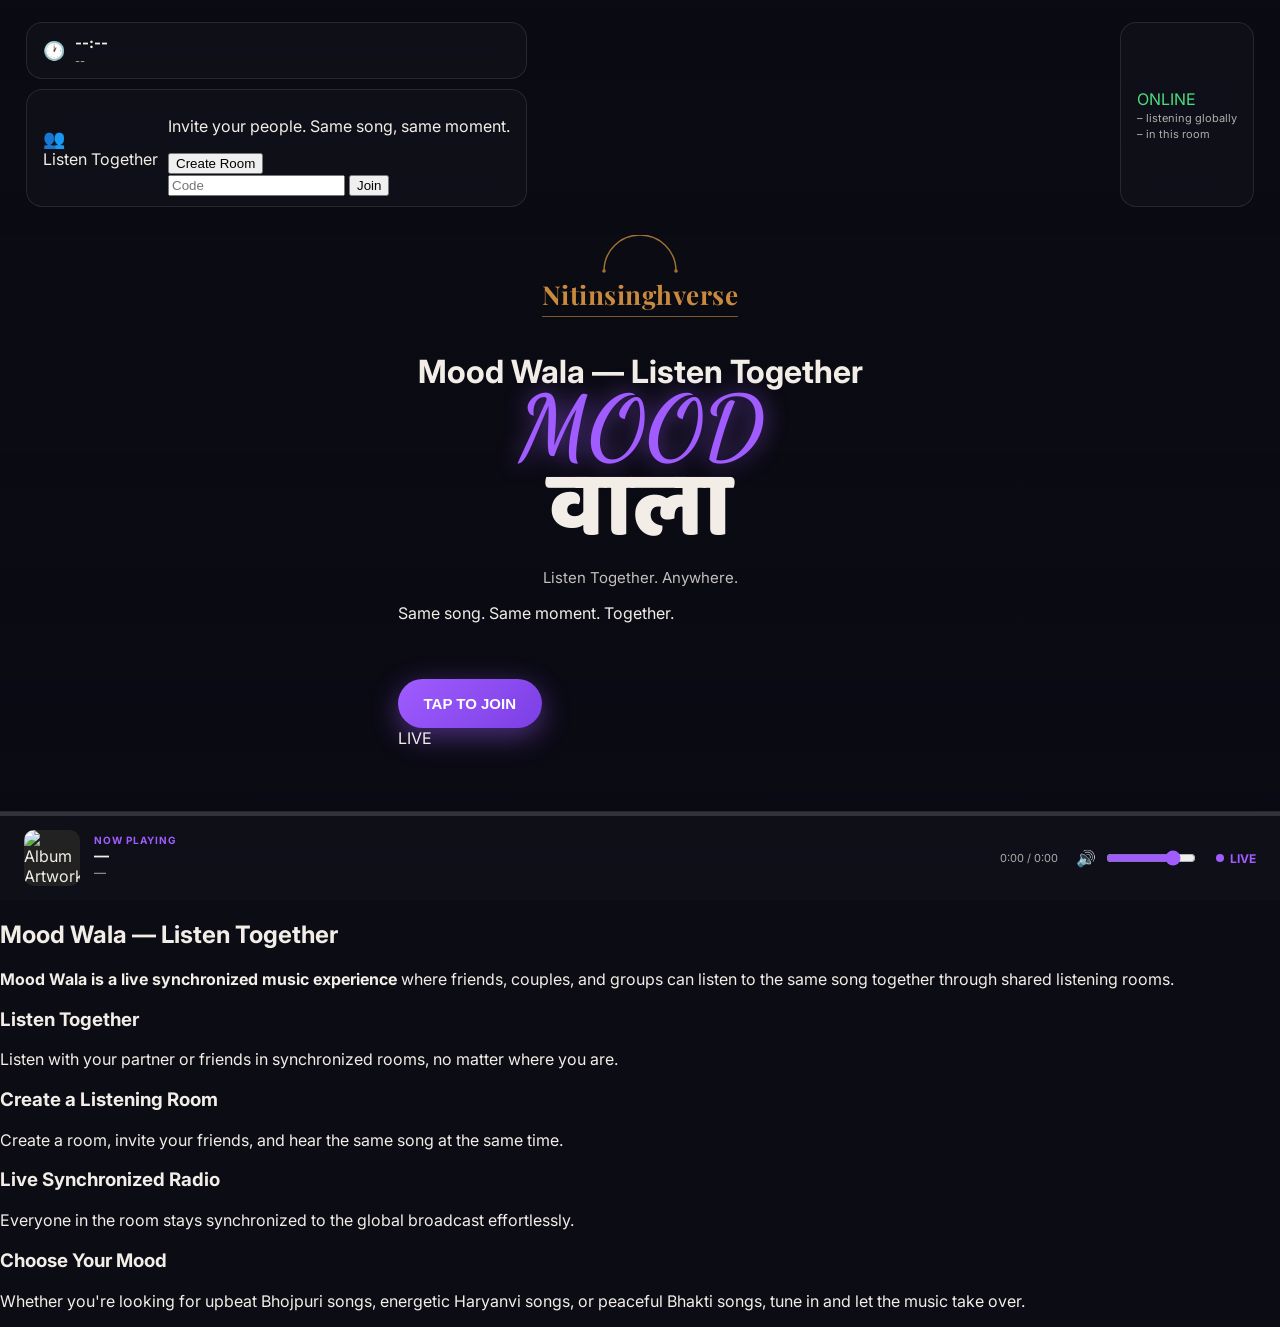
==== commit 9c50a557: "SEO optimization and semantic HTML structure" ====
--- a/index.html
+++ b/index.html
@@ -126,17 +126,11 @@
 
       <main class="hero">
         <h1 class="title">
-          <span class="sr-only">Mood Wala</span>
+          <span class="sr-only">Mood Wala — Listen Together</span>
           <span class="title-mood" aria-hidden="true">MOOD</span>
           <span class="title-wala" aria-hidden="true">वाला</span>
         </h1>
         <p class="tagline">Listen Together. Anywhere.</p>
-        
-        <section class="seo-intro sr-only">
-          <h2>About Mood Wala Radio</h2>
-          <p>Welcome to <strong>Mood Wala Radio</strong>, your ultimate destination for live music. We stream non-stop mood-based music carefully curated to match your vibe. Listen with your partner or friends in synchronized rooms.</p>
-          <p>Whether you're looking for upbeat Bhojpuri songs, energetic Haryanvi songs, or peaceful Bhakti songs, tune in to our live radio, create an online listening room, and let the Mood Wala music take over.</p>
-        </section>
       </main>
 
       <div id="entryControls" class="entry-controls">
@@ -215,7 +209,7 @@
       </div>
       <div class="dock-row">
       <div class="dock-left">
-        <img id="albumArt" class="album-art" src="" alt="">
+        <img id="albumArt" class="album-art" src="" alt="Album Artwork">
         <div class="dock-info">
           <div class="dock-label">NOW PLAYING</div>
           <div class="dock-title" id="songTitle">—</div>
@@ -236,6 +230,31 @@
     </footer>
   </div>
 
+  <!-- Visible SEO Section (Hidden when Radio is active) -->
+  <footer class="seo-footer" id="seoSection">
+    <h2>Mood Wala — Listen Together</h2>
+    <p><strong>Mood Wala is a live synchronized music experience</strong> where friends, couples, and groups can listen to the same song together through shared listening rooms.</p>
+    
+    <div class="seo-grid">
+      <div class="seo-card">
+        <h3>Listen Together</h3>
+        <p>Listen with your partner or friends in synchronized rooms, no matter where you are.</p>
+      </div>
+      <div class="seo-card">
+        <h3>Create a Listening Room</h3>
+        <p>Create a room, invite your friends, and hear the same song at the same time.</p>
+      </div>
+      <div class="seo-card">
+        <h3>Live Synchronized Radio</h3>
+        <p>Everyone in the room stays synchronized to the global broadcast effortlessly.</p>
+      </div>
+      <div class="seo-card">
+        <h3>Choose Your Mood</h3>
+        <p>Whether you're looking for upbeat Bhojpuri songs, energetic Haryanvi songs, or peaceful Bhakti songs, tune in and let the music take over.</p>
+      </div>
+    </div>
+  </footer>
+
   <script src="https://tempo-wala.onrender.com/socket.io/socket.io.js"></script>
   <script src="https://www.youtube.com/iframe_api"></script>
   <script src="app.js"></script>
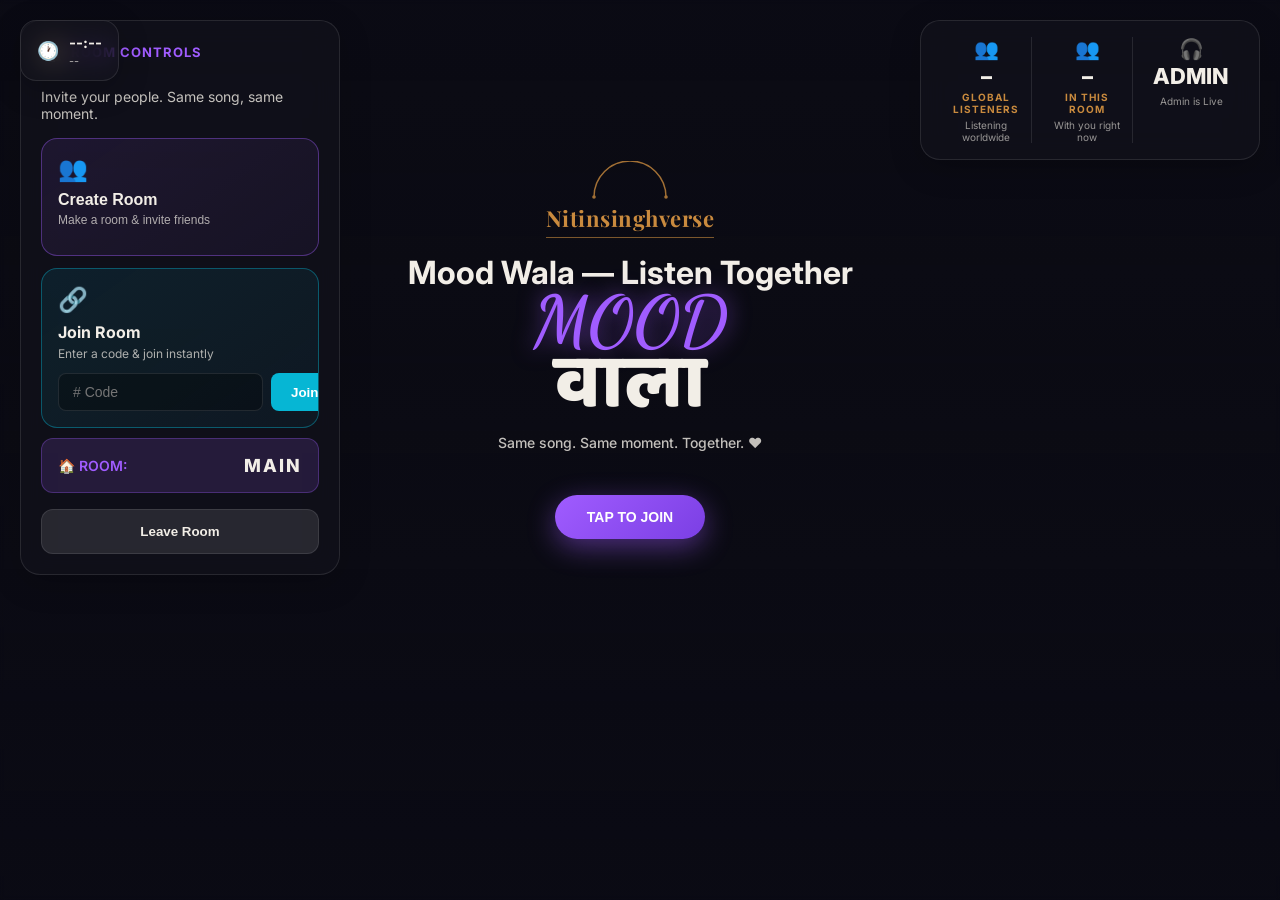
==== commit 5275fed1: "refactor(ui): implement responsive premium layout for desktop and mobile" ====
--- a/index.html
+++ b/index.html
@@ -2,7 +2,7 @@
 <html lang="en">
 <head>
   <meta charset="UTF-8" />
-  <meta name="viewport" content="width=device-width, initial-scale=1.0" />
+  <meta name="viewport" content="width=device-width, initial-scale=1.0, maximum-scale=1.0, user-scalable=no" />
   <title>Mood Wala — Listen Together, Anywhere</title>
   <meta name="description" content="Listen to the same music with friends or someone special, wherever you are. Create a room, sync up and enjoy Mood Wala together." />
   <meta name="keywords" content="Mood Wala, moodwala, mood wala music, Mood Wala Radio, listen together, listen to music together, synchronized radio, online listening room, Bhojpuri Songs, Haryanvi Radio, Bhakti Songs" />
@@ -36,7 +36,7 @@
   </script>
 
   <link rel="stylesheet" href="style.css" />
-  <link href="https://fonts.googleapis.com/css2?family=Playfair+Display:wght@600;700&family=Dancing+Script:wght@700&family=Baloo+2:wght@700;800&family=Inter:wght@400;500;600&display=swap" rel="stylesheet" />
+  <link href="https://fonts.googleapis.com/css2?family=Playfair+Display:wght@600;700&family=Dancing+Script:wght@700&family=Baloo+2:wght@700;800&family=Inter:wght@400;500;600;700&display=swap" rel="stylesheet" />
 </head>
 <body>
 
@@ -46,8 +46,11 @@
     <video class="bg-video" autoplay muted loop playsinline src="bg1.mp4"></video>
     <div class="bg-overlay"></div>
 
-    <header class="topbar">
-      <div class="left-stack">
+    <!-- MAIN RESPONSIVE LAYOUT -->
+    <div class="layout-grid">
+      
+      <!-- 1. CLOCK / DATE (Mobile: Top Left, Desktop: Top Center or hidden if not needed, but we keep it) -->
+      <div class="widget-clock">
         <div class="pill clock-pill">
           <span class="pill-icon">🕐</span>
           <div>
@@ -55,94 +58,159 @@
             <div class="pill-sub" id="dateLine">--</div>
           </div>
         </div>
-
-        <!-- Room Widget -->
+      </div>
+
+      <!-- 2. LIVE RADIO INDICATOR (Mobile: Top Right, Desktop: Status) -->
+      <div class="widget-live-indicator">
+        <div class="live-pill">
+          <span class="status-dot"></span>
+          <span class="online-text">LIVE RADIO</span>
+        </div>
+      </div>
+
+      <!-- 3. BRANDING & ENTRY -->
+      <div class="widget-brand entry-center-stack" id="entryCenterStack">
+        <div class="brandmark" id="brandLogo">
+          <svg class="brand-orbit" viewBox="0 0 100 40" width="120">
+            <path d="M20 30 A20 20 0 1 1 80 30" fill="none" stroke="currentColor" stroke-width="1.2"/>
+            <circle cx="20" cy="30" r="1.5" fill="currentColor"/>
+            <circle cx="80" cy="30" r="1.5" fill="currentColor"/>
+          </svg>
+          <div class="brand-name">Nitinsinghverse</div>
+        </div>
+
+        <main class="hero">
+          <h1 class="title">
+            <span class="sr-only">Mood Wala — Listen Together</span>
+            <span class="title-mood" aria-hidden="true">MOOD</span>
+            <span class="title-wala" aria-hidden="true">वाला</span>
+          </h1>
+          <p class="tagline">Same song. Same moment. Together. ❤️</p>
+        </main>
+
+        <div id="entryControls" class="entry-controls">
+          <button id="joinBtn" class="join-btn" aria-label="Tap to join the live radio">
+            TAP TO JOIN
+          </button>
+        </div>
+      </div>
+
+      <!-- 4. LIVE STATUS -->
+      <div class="widget-status">
+        <div class="pill status-pill">
+          <div class="status-pill-grid">
+            <div class="status-col">
+              <div class="status-icon">👥</div>
+              <div class="status-val" id="userCount">–</div>
+              <div class="status-label">GLOBAL LISTENERS</div>
+              <div class="status-sub">Listening worldwide</div>
+            </div>
+            <div class="status-col">
+              <div class="status-icon">👥</div>
+              <div class="status-val" id="roomUserCount">–</div>
+              <div class="status-label">IN THIS ROOM</div>
+              <div class="status-sub">With you right now</div>
+            </div>
+            <div class="status-col admin-col">
+              <div class="status-icon">🎧</div>
+              <div class="status-val">ADMIN</div>
+              <div class="status-label admin-live-badge" id="adminLiveBadge" hidden>LIVE</div>
+              <div class="status-sub">Admin is Live</div>
+            </div>
+          </div>
+        </div>
+      </div>
+
+      <!-- 5. ROOM CONTROLS -->
+      <div class="widget-room">
         <div class="pill room-pill">
           <div class="room-pill-header">
-            <span class="pill-icon">👥</span>
-            <div class="room-pill-title">Listen Together</div>
+            <span class="pill-icon">🏠</span>
+            <div class="room-pill-title">ROOM CONTROLS</div>
           </div>
           
           <div id="roomNotJoined" class="room-not-joined">
             <p class="room-invite-text">Invite your people. Same song, same moment.</p>
-            <div class="room-actions">
-              <button id="createRoomBtn" aria-label="Create a room" class="room-btn create-btn">Create Room</button>
-              <div class="join-group">
-                <input type="text" id="joinRoomInput" aria-label="Enter room code" placeholder="Code" maxlength="6" class="room-input" />
-                <button id="joinRoomBtn" aria-label="Join room" class="room-btn join-btn-small">Join</button>
+            <div class="room-actions-cards">
+              <button id="createRoomBtn" aria-label="Create a room" class="room-card create-card">
+                <span class="card-icon">👥</span>
+                <span class="card-title">Create Room</span>
+                <span class="card-sub">Make a room & invite friends</span>
+              </button>
+              <div class="room-card join-card">
+                <span class="card-icon">🔗</span>
+                <span class="card-title">Join Room</span>
+                <span class="card-sub">Enter a code & join instantly</span>
+                <div class="join-inputs">
+                  <input type="text" id="joinRoomInput" aria-label="Enter room code" placeholder="# Code" maxlength="6" class="room-input" />
+                  <button id="joinRoomBtn" aria-label="Join room" class="join-btn-small">Join</button>
+                </div>
               </div>
             </div>
           </div>
           
           <div id="roomJoined" class="room-joined" hidden>
             <div class="room-active-info">
-              <span class="room-label">Current Room:</span>
-              <span id="currentRoomCodeLabel" class="room-code-badge">Main</span>
+              <span class="room-label">🏠 ROOM:</span>
+              <span id="currentRoomCodeLabel" class="room-code-badge">MAIN</span>
             </div>
             <button id="leaveRoomBtn" aria-label="Leave room" class="room-btn leave-btn">Leave Room</button>
           </div>
           <div id="roomErrorMsg" class="room-error" hidden></div>
         </div>
-
-        <!-- Quick search — only visible to admin, sits right under the clock -->
-        <div id="searchWidget" class="search-widget" hidden>
-          <div class="search-widget-header">
-            🔍 <span>Search a song</span>
-            <span id="searchCountLabel" class="search-count"></span>
-          </div>
-          <div class="search-widget-input-row">
-            <input type="text" id="searchInput" aria-label="Search for a song" placeholder="Start typing…" />
-          </div>
-          <div id="searchResults" class="search-results"></div>
-        </div>
-      </div>
-
-      <div class="pill status-pill">
-        <div class="status-pill-grid">
-          <div class="status-left">
-            <div class="status-header">
-              <span class="status-dot"></span>
-              <span class="online-text">ONLINE</span>
-            </div>
-            <div class="pill-sub"><span id="userCount">–</span> listening globally</div>
-          </div>
-          <div class="status-right">
-            <div class="pill-sub room-stat"><span id="roomUserCount">–</span> in this room</div>
-            <div class="pill-sub admin-live-badge" id="adminLiveBadge" hidden>🎧 Admin is Live</div>
-          </div>
-        </div>
-      </div>
-    </header>
-
-    <div class="entry-center-stack" id="entryCenterStack">
-      <div class="brandmark" id="brandLogo">
-        <svg class="brand-orbit" viewBox="0 0 100 40" width="120">
-          <path d="M20 30 A20 20 0 1 1 80 30" fill="none" stroke="currentColor" stroke-width="1.2"/>
-          <circle cx="20" cy="30" r="1.5" fill="currentColor"/>
-          <circle cx="80" cy="30" r="1.5" fill="currentColor"/>
-        </svg>
-        <div class="brand-name">Nitinsinghverse</div>
-      </div>
-
-      <main class="hero">
-        <h1 class="title">
-          <span class="sr-only">Mood Wala — Listen Together</span>
-          <span class="title-mood" aria-hidden="true">MOOD</span>
-          <span class="title-wala" aria-hidden="true">वाला</span>
-        </h1>
-        <p class="tagline">Listen Together. Anywhere.</p>
-      </main>
-
-      <div id="entryControls" class="entry-controls">
-        <p class="entry-message">Same song. Same moment. Together.</p>
-        <button id="joinBtn" class="join-btn" aria-label="Tap to join the live radio">
-          TAP TO JOIN
-        </button>
-        <div class="entry-live-status">
-          <span class="pulse"></span> LIVE
-        </div>
-      </div>
-    </div>
+      </div>
+
+      <!-- 6. ADMIN CONTROLS (Including Playlists) -->
+      <div class="widget-admin admin-panel" id="adminPanel" hidden>
+        <div class="admin-header">🎛 Admin Controls</div>
+
+        <div class="admin-section">
+          <div class="admin-label">🎵 PLAYLISTS</div>
+          <div id="playlistButtons" class="playlist-buttons"></div>
+        </div>
+
+        <div class="admin-section">
+          <div class="admin-label">PLAY A LINK</div>
+          <div class="link-row">
+            <input type="text" id="linkInput" placeholder="Paste YouTube / YT Music link here..." />
+            <button id="linkPlayBtn">Play</button>
+          </div>
+        </div>
+
+        <div class="admin-section">
+          <div class="admin-label">REQUESTS <span id="requestCount"></span></div>
+          <div id="requestList" class="request-list"></div>
+        </div>
+      </div>
+
+      <!-- 7. SONG REQUEST (Visible to everyone) -->
+      <div class="widget-request request-box" id="requestBox" hidden>
+        <div class="request-inner">
+          <span class="req-icon">🎵</span>
+          <input type="text" id="requestInput" aria-label="Request a song" placeholder="Request a song…" maxlength="200" />
+          <button id="requestSendBtn" aria-label="Send song request">Send</button>
+        </div>
+      </div>
+
+      <!-- SEARCH (Admin only) -->
+      <div id="searchWidget" class="search-widget widget-search" hidden>
+        <div class="search-widget-header">
+          🔍 <span>Search a song</span>
+          <span id="searchCountLabel" class="search-count"></span>
+        </div>
+        <div class="search-widget-input-row">
+          <input type="text" id="searchInput" aria-label="Search for a song" placeholder="Start typing…" />
+        </div>
+        <div id="searchResults" class="search-results"></div>
+      </div>
+
+      <!-- SONG LIST PANEL (Admin only) -->
+      <div id="songListPanel" class="song-list-panel widget-songlist" hidden>
+        <div class="panel-title">Tap a song to play it</div>
+        <div id="songListItems"></div>
+      </div>
+
+    </div> <!-- End Layout Grid -->
 
     <div id="player" class="hidden-player"></div>
 
@@ -159,35 +227,6 @@
       </div>
     </div>
 
-      <div class="admin-panel" id="adminPanel" hidden>
-        <div class="admin-header">🎛 Admin Controls</div>
-
-        <div class="admin-section">
-        <div class="admin-label">Playlists</div>
-        <div id="playlistButtons" class="playlist-buttons"></div>
-      </div>
-
-      <div class="admin-section">
-        <div class="admin-label">Play a link (then auto-returns to playlist)</div>
-        <div class="link-row">
-          <input type="text" id="linkInput" placeholder="Paste YouTube / YT Music link" />
-          <input type="text" id="startTimeInput" placeholder="1:12" class="start-time-input" />
-          <button id="linkPlayBtn">Play</button>
-        </div>
-      </div>
-
-      <div class="admin-section">
-        <div class="admin-label">Requests <span id="requestCount"></span></div>
-        <div id="requestList" class="request-list"></div>
-      </div>
-    </div>
-
-    <!-- Song list for the playlist admin is browsing -->
-    <div id="songListPanel" class="song-list-panel" hidden>
-      <div class="panel-title">Tap a song to play it</div>
-      <div id="songListItems"></div>
-    </div>
-
     <!-- Admin transport controls -->
     <div id="adminTransport" class="admin-transport" hidden>
       <button id="prevBtn" aria-label="Previous song">⏮</button>
@@ -197,35 +236,29 @@
     <!-- "Coming up next" banner shown to everyone during the 10s buffer -->
     <div id="upNextBanner" class="up-next-banner" hidden></div>
 
-    <!-- Song request box (visible to everyone, only usable while admin is online) -->
-    <div id="requestBox" class="request-box" hidden>
-      <input type="text" id="requestInput" aria-label="Request a song" placeholder="Request a song…" maxlength="200" />
-      <button id="requestSendBtn" aria-label="Send song request">Send</button>
-    </div>
-
     <footer class="dock" id="dock" hidden>
       <div class="progress-track" id="progressTrack">
         <div class="progress-fill" id="progressFill"></div>
       </div>
       <div class="dock-row">
-      <div class="dock-left">
-        <img id="albumArt" class="album-art" src="" alt="Album Artwork">
-        <div class="dock-info">
-          <div class="dock-label">NOW PLAYING</div>
-          <div class="dock-title" id="songTitle">—</div>
-          <div class="dock-artist" id="songArtist">—</div>
-          <div class="up-next-line" id="upNextLine"></div>
-        </div>
-      </div>
-
-      <div class="dock-right">
-        <span class="progress-time" id="progressTime">0:00 / 0:00</span>
-        <div class="volume-control">
-          <span class="vol-icon" aria-hidden="true">🔊</span>
-          <input type="range" id="volumeSlider" aria-label="Volume control" min="0" max="100" value="80" />
-        </div>
-        <div class="live-tag"><span class="pulse"></span> LIVE</div>
-      </div>
+        <div class="dock-left">
+          <img id="albumArt" class="album-art" src="" alt="Album Artwork">
+          <div class="dock-info">
+            <div class="dock-label">NOW PLAYING</div>
+            <div class="dock-title" id="songTitle">—</div>
+            <div class="dock-artist" id="songArtist">—</div>
+            <div class="up-next-line" id="upNextLine"></div>
+          </div>
+        </div>
+
+        <div class="dock-right">
+          <span class="progress-time" id="progressTime">0:00 / 0:00</span>
+          <div class="volume-control">
+            <span class="vol-icon" aria-hidden="true">🔊</span>
+            <input type="range" id="volumeSlider" aria-label="Volume control" min="0" max="100" value="80" />
+          </div>
+          <div class="live-tag"><span class="pulse"></span> LIVE</div>
+        </div>
       </div>
     </footer>
   </div>
--- a/style.css
+++ b/style.css
@@ -1,10 +1,14 @@
 :root {
   --purple: #a05cff;
+  --purple-dark: #7b3fe4;
   --gold: #c98a3e;
   --ink: #14141c;
   --glass: rgba(20, 20, 30, 0.55);
   --glass-light: rgba(255, 255, 255, 0.85);
+  --glass-border: rgba(255, 255, 255, 0.1);
   --text: #f2eee7;
+  --cyan: #06b6d4;
+  --cyan-dark: #0891b2;
 }
 
 * { box-sizing: border-box; }
@@ -17,16 +21,15 @@
   overflow-x: hidden;
 }
 
+/* ---- Background video ---- */
 .stage {
   position: relative;
   min-height: 100vh;
   display: flex;
   flex-direction: column;
-  align-items: center;
   overflow: hidden;
 }
 
-/* ---- Background video ---- */
 .bg-video {
   position: fixed;
   inset: 0;
@@ -41,673 +44,390 @@
   inset: 0;
   background: linear-gradient(180deg, rgba(10,10,20,0.55) 0%, rgba(10,10,20,0.35) 40%, rgba(10,10,20,0.75) 100%);
   z-index: -1;
-}
-
-/* ---- Top bar: clock + status pills ---- */
-.topbar {
-  width: 100%;
-  display: flex;
-  flex-wrap: wrap;
-  gap: 10px;
-  justify-content: space-between;
-  padding: 22px 26px;
-  z-index: 2;
-}
-
-.left-stack {
+  backdrop-filter: blur(2px);
+}
+
+/* ---- LAYOUT GRID STRATEGY ---- */
+.layout-grid {
   display: flex;
   flex-direction: column;
-  gap: 10px;
-}
-
+  padding: 20px;
+  gap: 20px;
+  width: 100%;
+  max-width: 1400px;
+  margin: 0 auto;
+  z-index: 2;
+  position: relative;
+  flex: 1;
+}
+
+/* Hide SEO by default, visible below */
+.seo-footer { display: none; }
+.hidden-player {
+  position: absolute; width: 0; height: 0; opacity: 0; pointer-events: none; z-index: -10; bottom: 0;
+}
+
+/* ---- GLOBAL PILL / GLASS STYLE ---- */
 .pill {
   background: var(--glass);
-  backdrop-filter: blur(10px);
-  border: 1px solid rgba(255,255,255,0.1);
+  backdrop-filter: blur(14px);
+  -webkit-backdrop-filter: blur(14px);
+  border: 1px solid var(--glass-border);
   border-radius: 16px;
-  padding: 10px 16px;
+  padding: 12px 16px;
   display: flex;
   align-items: center;
   gap: 10px;
-}
-
+  box-shadow: 0 8px 32px rgba(0,0,0,0.2);
+}
+
+/* ---- COMPONENTS ---- */
+
+/* 1. CLOCK */
+.clock-pill { width: max-content; }
 .pill-icon { font-size: 18px; }
-
 .pill-main { font-weight: 700; font-size: 15px; }
 .pill-sub { font-size: 11px; opacity: 0.7; margin-top: 2px; }
 
-.status-dot {
-  width: 9px;
-  height: 9px;
-  border-radius: 50%;
-  background: #4ade80;
-  box-shadow: 0 0 8px #4ade80;
-}
-
-.online-text { color: #4ade80; }
-
-/* ---- Brand mark ---- */
-.brandmark {
-  margin-top: 6px;
-  display: flex;
-  flex-direction: column;
-  align-items: center;
-  color: var(--gold);
-  z-index: 2;
-}
-
-.brand-orbit { color: var(--gold); opacity: 0.8; margin-bottom: -6px; }
-
-.brand-name {
-  font-family: 'Playfair Display', serif;
-  font-weight: 700;
-  font-size: 26px;
-  letter-spacing: 0.5px;
-  border-bottom: 1px solid rgba(201,138,62,0.6);
-  padding-bottom: 4px;
-}
-
-/* ---- Hero title ---- */
-.hero {
-  text-align: center;
-  margin-top: 40px;
-  z-index: 2;
-  padding: 0 20px;
-}
-
-.title { margin: 0; line-height: 0.95; }
-
-.title-mood {
-  display: block;
-  font-family: 'Dancing Script', cursive;
-  font-weight: 700;
-  font-size: clamp(48px, 11vw, 88px);
-  color: var(--purple);
-  text-shadow: 0 0 22px rgba(160,92,255,0.6);
-}
-
-.title-wala {
-  display: block;
-  font-family: 'Baloo 2', sans-serif;
-  font-weight: 800;
-  font-size: clamp(50px, 12vw, 92px);
-  color: var(--text);
-  margin-top: -6px;
-}
-
-.live-badge {
-  display: inline-block;
-  margin-top: 22px;
-  padding: 8px 20px;
-  border: 1px solid rgba(160,92,255,0.5);
+/* 2. LIVE INDICATOR */
+.live-pill {
+  background: rgba(160, 92, 255, 0.15);
+  border: 1px solid rgba(160, 92, 255, 0.4);
+  padding: 8px 14px;
   border-radius: 999px;
-  font-size: 13px;
-  font-weight: 700;
-  letter-spacing: 1px;
-  color: var(--purple);
-}
-
-.tagline {
-  margin-top: 16px;
-  font-size: 15px;
-  opacity: 0.8;
-}
-
-/* ---- Join button ---- */
-.join-btn {
-  z-index: 2;
-  margin-top: 40px;
-  background: linear-gradient(135deg, var(--purple), #7b3fe4);
-  color: white;
-  border: none;
-  padding: 16px 26px;
-  border-radius: 999px;
-  font-size: 15px;
-  font-weight: 700;
-  cursor: pointer;
-  box-shadow: 0 8px 28px rgba(160,92,255,0.45);
-}
-.join-btn.hidden { display: none; }
-
-.hidden-player {
-  position: absolute;
-  width: 250px;
-  height: 250px;
-  overflow: hidden;
-  opacity: 0.01;
-  pointer-events: none;
-  z-index: -10;
-  bottom: 0;
-}
-
-/* ---- Bottom dock / player bar ---- */
-.dock {
-  position: fixed;
-  bottom: 0;
-  left: 0;
-  right: 0;
-  z-index: 3;
-  background: var(--glass);
-  backdrop-filter: blur(14px);
-  border-top: 1px solid rgba(255,255,255,0.1);
-  display: flex;
-  flex-direction: column;
-}
-
-.dock-left {
-  display: flex;
-  align-items: center;
-  gap: 14px;
-  min-width: 0;
-}
-
-.album-art {
-  width: 56px;
-  height: 56px;
-  border-radius: 10px;
-  object-fit: cover;
-  background: #222;
-  flex-shrink: 0;
-}
-
-.dock-info { min-width: 0; }
-
-.dock-label {
-  font-size: 10px;
-  letter-spacing: 1px;
-  color: var(--purple);
-  font-weight: 700;
-}
-
-.dock-title {
-  font-weight: 700;
-  font-size: 15px;
-  white-space: nowrap;
-  overflow: hidden;
-  text-overflow: ellipsis;
-  max-width: 55vw;
-}
-
-.dock-artist {
-  font-size: 12px;
-  opacity: 0.7;
-  white-space: nowrap;
-  overflow: hidden;
-  text-overflow: ellipsis;
-  max-width: 55vw;
-}
-
-.dock-right {
-  display: flex;
-  align-items: center;
-  gap: 18px;
-  flex-shrink: 0;
-}
-
-.volume-control {
   display: flex;
   align-items: center;
   gap: 8px;
-}
-
-.vol-icon { font-size: 16px; }
-
-.volume-control input[type="range"] {
-  width: 90px;
-  accent-color: var(--purple);
-}
-
-.live-tag {
-  display: flex;
-  align-items: center;
-  gap: 6px;
-  font-size: 12px;
-  font-weight: 700;
-  color: var(--purple);
-}
-
-.pulse {
-  width: 8px;
-  height: 8px;
-  border-radius: 50%;
-  background: var(--purple);
-  animation: pulse 1.4s infinite;
-}
-
+  width: max-content;
+}
+.status-dot {
+  width: 9px; height: 9px; border-radius: 50%;
+  background: #4ade80; box-shadow: 0 0 8px #4ade80;
+}
+.online-text { font-size: 12px; font-weight: 700; letter-spacing: 1px; color: #f2eee7; }
+
+/* 3. BRANDING */
+.widget-brand {
+  display: flex; flex-direction: column; align-items: center; text-align: center;
+}
+.brandmark {
+  display: flex; flex-direction: column; align-items: center;
+  color: var(--gold); cursor: pointer; user-select: none;
+}
+.brand-orbit { color: var(--gold); opacity: 0.8; margin-bottom: -6px; }
+.brand-name {
+  font-family: 'Playfair Display', serif; font-weight: 700; font-size: 22px;
+  letter-spacing: 0.5px; border-bottom: 1px solid rgba(201,138,62,0.6); padding-bottom: 4px;
+}
+.hero { margin-top: 20px; }
+.title { margin: 0; line-height: 0.95; }
+.title-mood {
+  display: block; font-family: 'Dancing Script', cursive; font-weight: 700;
+  font-size: clamp(40px, 10vw, 70px); color: var(--purple);
+  text-shadow: 0 0 22px rgba(160,92,255,0.6);
+}
+.title-wala {
+  display: block; font-family: 'Baloo 2', sans-serif; font-weight: 800;
+  font-size: clamp(42px, 11vw, 76px); color: var(--text); margin-top: -6px;
+}
+.tagline { margin-top: 12px; font-size: 14px; opacity: 0.8; font-weight: 500; }
+.join-btn {
+  margin-top: 30px; background: linear-gradient(135deg, var(--purple), var(--purple-dark));
+  color: white; border: none; padding: 14px 32px; border-radius: 999px;
+  font-size: 14px; font-weight: 700; cursor: pointer;
+  box-shadow: 0 8px 28px rgba(160,92,255,0.45); transition: transform 0.2s;
+}
+.join-btn.hidden { display: none; }
+.join-btn:hover { transform: scale(1.05); }
+
+/* 4. LIVE STATUS */
+.status-pill {
+  padding: 16px 20px; width: 100%; border-radius: 20px;
+}
+.status-pill-grid {
+  display: flex; width: 100%; justify-content: space-between; gap: 10px;
+}
+.status-col {
+  flex: 1; display: flex; flex-direction: column; align-items: center; text-align: center;
+  border-right: 1px solid var(--glass-border); padding: 0 10px;
+}
+.status-col:last-child { border-right: none; }
+.status-icon { font-size: 20px; margin-bottom: 4px; }
+.status-val { font-size: 22px; font-weight: 800; line-height: 1; margin-bottom: 4px; }
+.status-label { font-size: 10px; font-weight: 700; letter-spacing: 1px; color: var(--gold); }
+.status-sub { font-size: 10px; opacity: 0.6; margin-top: 4px; }
+.admin-live-badge { color: var(--purple); }
+
+/* 5. ROOM CONTROLS */
+.room-pill {
+  flex-direction: column; align-items: stretch; padding: 20px; border-radius: 20px;
+}
+.room-pill-header { display: flex; align-items: center; gap: 8px; margin-bottom: 16px; }
+.room-pill-title { font-weight: 700; font-size: 13px; letter-spacing: 1px; color: var(--purple); }
+.room-not-joined, .room-joined { display: flex; flex-direction: column; gap: 16px; }
+.room-invite-text { font-size: 14px; opacity: 0.8; margin: 0; }
+.room-actions-cards { display: flex; flex-direction: column; gap: 12px; }
+
+.room-card {
+  display: flex; flex-direction: column; text-align: left;
+  padding: 16px; border-radius: 16px; border: 1px solid var(--glass-border);
+  background: rgba(255,255,255,0.05); color: var(--text); cursor: pointer;
+  transition: all 0.2s ease; position: relative; overflow: hidden;
+}
+.room-card:hover { transform: translateY(-2px); box-shadow: 0 8px 24px rgba(0,0,0,0.2); }
+.create-card { border-color: rgba(160,92,255,0.4); background: linear-gradient(145deg, rgba(160,92,255,0.1), rgba(160,92,255,0.05)); }
+.create-card:hover { border-color: var(--purple); background: rgba(160,92,255,0.2); }
+.join-card { border-color: rgba(6,182,212,0.4); background: linear-gradient(145deg, rgba(6,182,212,0.1), rgba(6,182,212,0.05)); cursor: default; }
+.join-card:hover { border-color: var(--cyan); }
+.card-icon { font-size: 24px; margin-bottom: 8px; }
+.card-title { font-size: 16px; font-weight: 700; margin-bottom: 4px; }
+.card-sub { font-size: 12px; opacity: 0.7; margin-bottom: 12px; }
+.join-inputs { display: flex; gap: 8px; }
+.room-input {
+  flex: 1; background: rgba(0,0,0,0.3); border: 1px solid var(--glass-border);
+  padding: 10px 14px; border-radius: 8px; color: white; font-size: 14px; outline: none;
+}
+.join-btn-small {
+  background: var(--cyan); color: #fff; border: none; padding: 10px 20px;
+  border-radius: 8px; font-weight: 700; cursor: pointer; transition: background 0.2s;
+}
+.join-btn-small:hover { background: var(--cyan-dark); }
+.room-active-info {
+  background: rgba(160,92,255,0.15); padding: 16px; border-radius: 12px;
+  display: flex; justify-content: space-between; align-items: center; border: 1px solid rgba(160,92,255,0.3);
+}
+.room-label { font-weight: 600; font-size: 14px; color: var(--purple); }
+.room-code-badge { font-weight: 800; font-size: 18px; letter-spacing: 2px; }
+.leave-btn {
+  background: rgba(255,255,255,0.1); border: 1px solid var(--glass-border); color: var(--text);
+  padding: 14px; border-radius: 12px; font-weight: 700; cursor: pointer;
+}
+.leave-btn:hover { background: rgba(255,50,50,0.2); border-color: rgba(255,50,50,0.4); }
+.room-error { color: #ff6b6b; font-size: 13px; font-weight: 500; }
+
+/* 6. ADMIN PANEL & PLAYLISTS */
+.admin-panel {
+  background: var(--glass); backdrop-filter: blur(16px);
+  border: 1px solid var(--glass-border); border-radius: 20px; padding: 0;
+  box-shadow: 0 12px 40px rgba(0,0,0,0.4); overflow: hidden;
+}
+.admin-header {
+  font-weight: 800; font-size: 15px; padding: 16px 20px; color: var(--text);
+  background: linear-gradient(135deg, rgba(160,92,255,0.35), rgba(201,138,62,0.2));
+  border-bottom: 1px solid var(--glass-border);
+}
+.admin-section { padding: 16px 20px; border-bottom: 1px solid var(--glass-border); }
+.admin-section:last-child { border-bottom: none; }
+.admin-label { font-size: 11px; letter-spacing: 0.6px; color: var(--purple); margin-bottom: 12px; font-weight: 700; text-transform: uppercase; }
+.playlist-buttons { display: flex; flex-wrap: wrap; gap: 8px; }
+.playlist-buttons button {
+  padding: 8px 16px; border-radius: 999px; border: 1px solid rgba(160,92,255,0.4);
+  background: rgba(160,92,255,0.1); color: var(--text); font-size: 13px; font-weight: 600; cursor: pointer; transition: all 0.2s;
+}
+.playlist-buttons button.active, .playlist-buttons button:hover {
+  background: var(--purple); border-color: var(--purple); color: white;
+}
+.link-row { display: flex; gap: 8px; }
+.link-row input {
+  flex: 1; padding: 10px 14px; border-radius: 10px; border: 1px solid var(--glass-border);
+  background: rgba(0,0,0,0.3); color: var(--text); font-size: 14px; outline: none;
+}
+.link-row button {
+  padding: 10px 20px; border-radius: 10px; border: none; background: var(--purple);
+  color: white; font-weight: 700; cursor: pointer;
+}
+.request-list { display: flex; flex-direction: column; gap: 8px; max-height: 200px; overflow-y: auto; }
+.request-item { background: rgba(255,255,255,0.05); border-radius: 10px; padding: 10px 14px; font-size: 13px; }
+.request-item .req-time { font-size: 11px; opacity: 0.5; display: block; margin-top: 4px; }
+
+/* 7. SONG REQUEST BOX (Public) */
+.request-box { width: 100%; }
+.request-inner {
+  display: flex; align-items: center; gap: 12px; background: var(--glass);
+  backdrop-filter: blur(14px); border: 1px solid var(--glass-border);
+  border-radius: 999px; padding: 8px 8px 8px 20px;
+}
+.req-icon { font-size: 18px; }
+.request-inner input {
+  flex: 1; background: transparent; border: none; outline: none; color: var(--text); font-size: 14px;
+}
+#requestSendBtn {
+  background: var(--purple); border: none; color: white; padding: 10px 24px;
+  border-radius: 999px; font-weight: 700; cursor: pointer;
+}
+
+/* 8. NOW PLAYING DOCK */
+.dock {
+  background: var(--glass); backdrop-filter: blur(16px);
+  border-top: 1px solid var(--glass-border); border: 1px solid var(--glass-border);
+  border-radius: 20px; overflow: hidden; box-shadow: 0 10px 40px rgba(0,0,0,0.3);
+}
+.progress-track { width: 100%; height: 4px; background: rgba(255,255,255,0.1); cursor: default; }
+.progress-track.admin-mode { cursor: pointer; height: 6px; }
+.progress-fill { height: 100%; width: 0%; background: var(--purple); transition: width 0.3s linear; }
+.dock-row { display: flex; justify-content: space-between; align-items: center; padding: 16px 20px; gap: 16px; }
+.dock-left { display: flex; align-items: center; gap: 16px; min-width: 0; }
+.album-art { width: 56px; height: 56px; border-radius: 12px; object-fit: cover; background: #222; flex-shrink: 0; }
+.dock-info { min-width: 0; }
+.dock-label { font-size: 10px; letter-spacing: 1px; color: var(--purple); font-weight: 700; }
+.dock-title { font-weight: 700; font-size: 15px; white-space: nowrap; overflow: hidden; text-overflow: ellipsis; }
+.dock-artist { font-size: 12px; opacity: 0.7; white-space: nowrap; overflow: hidden; text-overflow: ellipsis; }
+.dock-right { display: flex; align-items: center; gap: 20px; flex-shrink: 0; }
+.progress-time { font-size: 12px; opacity: 0.7; font-weight: 500; }
+.volume-control { display: flex; align-items: center; gap: 8px; }
+.volume-control input[type="range"] { width: 90px; accent-color: var(--purple); }
+.live-tag { display: flex; align-items: center; gap: 6px; font-size: 12px; font-weight: 700; color: var(--purple); }
+.pulse { width: 8px; height: 8px; border-radius: 50%; background: var(--purple); animation: pulse 1.4s infinite; }
 @keyframes pulse {
   0% { box-shadow: 0 0 0 0 rgba(160,92,255,0.6); }
   70% { box-shadow: 0 0 0 10px rgba(160,92,255,0); }
   100% { box-shadow: 0 0 0 0 rgba(160,92,255,0); }
 }
 
-@media (max-width: 480px) {
-  .volume-control input[type="range"] { width: 60px; }
-  .dock-title, .dock-artist { max-width: 40vw; }
-}
-
-/* ---- Admin badge ---- */
-.admin-live-badge {
-  color: var(--purple);
-  font-weight: 700;
-  margin-top: 2px;
-}
-
-/* ---- Brand logo clickable ---- */
-.brandmark { cursor: pointer; user-select: none; }
-
-/* ---- Modal overlay (admin login) ---- */
+/* Modals & Helpers */
 .modal-overlay {
-  position: fixed;
-  inset: 0;
-  background: rgba(0,0,0,0.6);
-  z-index: 20;
-  display: flex;
-  align-items: center;
-  justify-content: center;
-}
-
-.modal-overlay[hidden] {
-  display: none;
-}
-
+  position: fixed; inset: 0; background: rgba(0,0,0,0.7); z-index: 100;
+  display: flex; align-items: center; justify-content: center; backdrop-filter: blur(5px);
+}
+.modal-overlay[hidden], .widget-admin[hidden], .request-box[hidden], .dock[hidden], .widget-search[hidden], .widget-songlist[hidden], .admin-transport[hidden], .up-next-banner[hidden] {
+  display: none !important;
+}
 .modal-box {
-  background: #1a1a24;
-  border: 1px solid rgba(255,255,255,0.12);
-  border-radius: 16px;
-  padding: 26px;
-  width: 280px;
-  text-align: center;
-}
-
-.modal-title {
-  font-family: 'Playfair Display', serif;
-  font-size: 18px;
-  margin-bottom: 16px;
-  color: var(--gold);
-}
-
-.modal-box input[type="password"] {
-  width: 100%;
-  padding: 10px 12px;
-  border-radius: 10px;
-  border: 1px solid rgba(255,255,255,0.15);
-  background: rgba(255,255,255,0.06);
-  color: var(--text);
-  font-size: 14px;
-  margin-bottom: 14px;
-  outline: none;
-}
-
-.modal-buttons { display: flex; gap: 10px; }
-
-.modal-buttons button {
-  flex: 1;
-  padding: 10px;
-  border-radius: 10px;
-  border: none;
-  font-weight: 700;
-  cursor: pointer;
-}
-
+  background: #1a1a24; border: 1px solid var(--glass-border); border-radius: 20px;
+  padding: 30px; width: 320px; text-align: center; box-shadow: 0 20px 40px rgba(0,0,0,0.5);
+}
+.modal-title { font-family: 'Playfair Display', serif; font-size: 20px; margin-bottom: 20px; color: var(--gold); }
+.modal-box input {
+  width: 100%; padding: 12px 14px; border-radius: 12px; border: 1px solid var(--glass-border);
+  background: rgba(255,255,255,0.05); color: var(--text); font-size: 15px; margin-bottom: 20px; outline: none;
+}
+.modal-buttons { display: flex; gap: 12px; }
+.modal-buttons button { flex: 1; padding: 12px; border-radius: 12px; border: none; font-weight: 700; cursor: pointer; }
 #adminSubmitBtn { background: var(--purple); color: white; }
 .modal-cancel { background: rgba(255,255,255,0.1); color: var(--text); }
-
-.modal-error {
-  margin-top: 10px;
-  color: #ff6b6b;
-  font-size: 13px;
-}
-
-/* ---- Search widget (under the clock, admin only) ---- */
-.search-widget {
-  background: var(--glass);
-  backdrop-filter: blur(10px);
-  border: 1px solid rgba(201,138,62,0.35);
-  border-radius: 16px;
-  padding: 12px 14px;
-  width: 230px;
-}
-
-.search-widget[hidden] { display: none; }
-
-.search-widget-header {
-  display: flex;
-  align-items: center;
-  gap: 6px;
-  font-size: 12px;
-  font-weight: 700;
-  color: var(--gold);
-  margin-bottom: 8px;
-}
-
-.search-count {
-  margin-left: auto;
-  font-size: 10px;
-  opacity: 0.6;
-  font-weight: 500;
-}
-
-.search-widget-input-row input {
-  width: 100%;
-  padding: 8px 10px;
-  border-radius: 8px;
-  border: 1px solid rgba(255,255,255,0.15);
-  background: rgba(255,255,255,0.06);
-  color: var(--text);
-  font-size: 13px;
-  outline: none;
-}
-
-.search-widget .search-results { margin-top: 8px; max-height: 200px; }
-
-/* ---- Admin panel — redesigned ---- */
-.admin-panel {
-  position: fixed;
-  top: 90px;
-  right: 20px;
-  width: 300px;
-  max-height: 75vh;
-  overflow-y: auto;
-  background: linear-gradient(180deg, rgba(30,20,45,0.75), rgba(15,15,25,0.75));
-  backdrop-filter: blur(16px);
-  border: 1px solid rgba(160,92,255,0.3);
-  border-radius: 20px;
-  padding: 0;
-  z-index: 10;
-  box-shadow: 0 12px 40px rgba(0,0,0,0.4);
-}
-
-.admin-header {
-  font-weight: 800;
-  font-size: 15px;
-  padding: 16px 18px;
-  color: var(--text);
-  background: linear-gradient(135deg, rgba(160,92,255,0.35), rgba(201,138,62,0.2));
-  border-bottom: 1px solid rgba(255,255,255,0.08);
-  border-radius: 20px 20px 0 0;
-}
-
-.admin-section {
-  margin: 0;
-  padding: 16px 18px;
-  border-bottom: 1px solid rgba(255,255,255,0.06);
-}
-
-.admin-section:last-child { border-bottom: none; }
-
-.admin-label {
-  font-size: 11px;
-  letter-spacing: 0.6px;
-  color: var(--purple);
-  margin-bottom: 10px;
-  text-transform: uppercase;
-  font-weight: 700;
-}
-
-.playlist-buttons {
-  display: flex;
-  flex-wrap: wrap;
-  gap: 8px;
-}
-
-.playlist-buttons button {
-  padding: 8px 12px;
-  border-radius: 999px;
-  border: 1px solid rgba(160,92,255,0.4);
-  background: rgba(160,92,255,0.12);
-  color: var(--text);
-  font-size: 12px;
-  font-weight: 600;
-  cursor: pointer;
-}
-
-.playlist-buttons button.active {
-  background: var(--purple);
-  border-color: var(--purple);
-}
-
-.link-row { display: flex; gap: 8px; }
-
-.link-row input { flex: 1; }
-.start-time-input { flex: 0 0 55px !important; text-align: center; }
-
-.link-row input {
-  flex: 1;
-  padding: 9px 10px;
-  border-radius: 8px;
-  border: 1px solid rgba(255,255,255,0.15);
-  background: rgba(255,255,255,0.06);
-  color: var(--text);
-  font-size: 13px;
-  outline: none;
-}
-
-.link-row button, #requestSendBtn {
-  padding: 9px 14px;
-  border-radius: 8px;
-  border: none;
-  background: var(--purple);
-  color: white;
-  font-weight: 700;
-  cursor: pointer;
-  font-size: 13px;
-}
-
-.request-list {
-  display: flex;
-  flex-direction: column;
-  gap: 8px;
-  max-height: 160px;
-  overflow-y: auto;
-}
-
-.request-item {
-  background: rgba(255,255,255,0.06);
-  border-radius: 8px;
-  padding: 8px 10px;
-  font-size: 13px;
-}
-
-.request-item .req-time {
-  font-size: 10px;
-  opacity: 0.5;
-  display: block;
-  margin-top: 2px;
-}
-
-/* ---- Request box (all users) ---- */
-.request-box {
-  position: fixed;
-  bottom: 90px;
-  left: 50%;
-  transform: translateX(-50%);
-  display: flex;
-  gap: 8px;
-  background: var(--glass);
-  backdrop-filter: blur(12px);
-  border: 1px solid rgba(255,255,255,0.12);
-  border-radius: 999px;
-  padding: 8px 8px 8px 16px;
-  z-index: 5;
-  width: min(90vw, 340px);
-}
-
-.request-box[hidden] {
-  display: none;
-}
-
-.request-box input {
-  flex: 1;
-  background: transparent;
-  border: none;
-  outline: none;
-  color: var(--text);
-  font-size: 13px;
-}
-
-@media (max-width: 480px) {
-  .admin-panel { right: 10px; left: 10px; width: auto; top: 100px; }
-}
-
-/* ---- Playlist song list panel (right side, admin) ---- */
-.song-list-panel {
-  position: fixed;
-  top: 90px;
-  right: 340px;
-  width: 260px;
-  max-height: 70vh;
-  overflow-y: auto;
-  background: var(--glass);
-  backdrop-filter: blur(14px);
-  border: 1px solid rgba(255,255,255,0.12);
-  border-radius: 16px;
-  padding: 16px;
-  z-index: 10;
-}
-
-.song-list-panel .panel-title {
-  font-size: 12px;
-  text-transform: uppercase;
-  opacity: 0.7;
-  margin-bottom: 10px;
-}
-
-.song-list-item {
-  padding: 9px 10px;
-  border-radius: 8px;
-  font-size: 13px;
-  cursor: pointer;
-  white-space: nowrap;
-  overflow: hidden;
-  text-overflow: ellipsis;
-}
-
-.song-list-item:hover { background: rgba(160,92,255,0.18); }
-
-/* ---- Up next banner (everyone) ---- */
-.up-next-line {
-  font-size: 11px;
-  opacity: 0.6;
-  margin-top: 2px;
-  white-space: nowrap;
-  overflow: hidden;
-  text-overflow: ellipsis;
-  max-width: 55vw;
-}
+.modal-error { margin-top: 12px; color: #ff6b6b; font-size: 13px; font-weight: 500; }
 
 .up-next-banner {
-  position: fixed;
-  top: 100px;
-  left: 50%;
-  transform: translateX(-50%);
-  background: var(--purple);
-  color: white;
-  padding: 10px 18px;
-  border-radius: 999px;
-  font-size: 13px;
-  font-weight: 700;
-  z-index: 15;
-  box-shadow: 0 8px 24px rgba(160,92,255,0.5);
-}
-
-.up-next-banner[hidden] { display: none; }
-
-/* ---- Admin next/prev controls (bottom center) ---- */
+  position: fixed; top: 20px; left: 50%; transform: translateX(-50%);
+  background: var(--purple); color: white; padding: 12px 24px; border-radius: 999px;
+  font-size: 14px; font-weight: 700; z-index: 50; box-shadow: 0 8px 24px rgba(160,92,255,0.5);
+}
 .admin-transport {
-  position: fixed;
-  bottom: 90px;
-  left: 50%;
-  transform: translateX(-50%);
-  display: flex;
-  gap: 14px;
-  z-index: 6;
-}
-
-.admin-transport[hidden] { display: none; }
-
+  position: fixed; bottom: 120px; left: 50%; transform: translateX(-50%); display: flex; gap: 16px; z-index: 50;
+}
 .admin-transport button {
-  width: 46px;
-  height: 46px;
-  border-radius: 50%;
-  border: 1px solid rgba(160,92,255,0.5);
-  background: var(--glass);
-  backdrop-filter: blur(10px);
-  color: var(--text);
-  font-size: 18px;
-  cursor: pointer;
-}
-
-@media (max-width: 480px) {
-  .song-list-panel { right: 10px; left: 10px; width: auto; top: 340px; }
-}
-
-/* ---- Timeline / progress bar ---- */
-.progress-track {
-  width: 100%;
-  height: 4px;
-  background: rgba(255,255,255,0.15);
-  cursor: default;
-  position: relative;
-}
-
-.progress-track.admin-mode {
-  cursor: pointer;
-  height: 6px;
-}
-
-.progress-fill {
-  height: 100%;
-  width: 0%;
-  background: var(--purple);
-  transition: width 0.3s linear;
-}
-
-.dock-row {
-  display: flex;
-  justify-content: space-between;
-  align-items: center;
-  padding: 14px 24px;
-  gap: 16px;
-}
-
-.progress-time {
-  font-size: 11px;
-  opacity: 0.7;
-  white-space: nowrap;
-}
-
-/* ---- Search results (admin) ---- */
-.search-results {
-  margin-top: 10px;
-  display: flex;
-  flex-direction: column;
-  gap: 6px;
-  max-height: 240px;
-  overflow-y: auto;
-}
-
-.search-result-item {
-  display: flex;
-  align-items: center;
-  gap: 10px;
-  padding: 6px;
-  border-radius: 8px;
-  cursor: pointer;
-}
-
-.search-result-item:hover { background: rgba(160,92,255,0.18); }
-
-.search-result-item img {
-  width: 44px;
-  height: 32px;
-  border-radius: 4px;
-  object-fit: cover;
-  flex-shrink: 0;
-}
-
-.search-result-item span {
-  font-size: 12px;
-  white-space: nowrap;
-  overflow: hidden;
-  text-overflow: ellipsis;
+  width: 50px; height: 50px; border-radius: 50%; border: 1px solid rgba(160,92,255,0.5);
+  background: var(--glass); backdrop-filter: blur(10px); color: var(--text); font-size: 20px; cursor: pointer;
+}
+.widget-search {
+  background: var(--glass); backdrop-filter: blur(10px); border: 1px solid rgba(201,138,62,0.4);
+  border-radius: 16px; padding: 16px; margin-top: 20px;
+}
+.search-widget-header { font-size: 13px; font-weight: 700; color: var(--gold); margin-bottom: 10px; display: flex; justify-content: space-between;}
+.search-widget-input-row input { width: 100%; padding: 10px; border-radius: 10px; border: 1px solid var(--glass-border); background: rgba(0,0,0,0.3); color: white; outline: none; }
+.search-results { margin-top: 10px; display: flex; flex-direction: column; gap: 8px; max-height: 200px; overflow-y: auto; }
+.search-result-item { display: flex; align-items: center; gap: 12px; padding: 8px; border-radius: 10px; cursor: pointer; }
+.search-result-item:hover { background: rgba(160,92,255,0.15); }
+.search-result-item img { width: 48px; height: 36px; border-radius: 6px; object-fit: cover; }
+.search-result-item span { font-size: 13px; white-space: nowrap; overflow: hidden; text-overflow: ellipsis; }
+
+.widget-songlist {
+  background: var(--glass); backdrop-filter: blur(14px); border: 1px solid var(--glass-border);
+  border-radius: 20px; padding: 20px; max-height: 60vh; overflow-y: auto;
+}
+.widget-songlist .panel-title { font-size: 12px; text-transform: uppercase; opacity: 0.7; margin-bottom: 12px; font-weight: 700;}
+.song-list-item { padding: 10px 12px; border-radius: 10px; font-size: 13px; cursor: pointer; white-space: nowrap; overflow: hidden; text-overflow: ellipsis; }
+.song-list-item:hover { background: rgba(160,92,255,0.2); }
+
+/* =========================================
+   RESPONSIVE DESIGN SYSTEM
+   ========================================= */
+
+/* ---- MOBILE FIRST (< 768px) ---- */
+@media (max-width: 767px) {
+  .layout-grid {
+    display: flex; flex-direction: column; padding: 16px; padding-bottom: 120px; gap: 16px;
+  }
+  
+  /* Top row (Clock + Live indicator) */
+  .widget-clock, .widget-live-indicator { display: inline-flex; vertical-align: top; }
+  .widget-live-indicator { position: absolute; right: 16px; top: 16px; }
+  .widget-clock { position: absolute; left: 16px; top: 16px; }
+  
+  /* Brand pushed down below absolute top elements */
+  .widget-brand { margin-top: 70px; }
+
+  /* Mobile Dock (Card style, not full width bottom) */
+  .dock {
+    position: fixed; bottom: 16px; left: 16px; right: 16px;
+    border-radius: 20px; z-index: 50;
+  }
+  .dock-row { padding: 12px 16px; }
+  .volume-control input[type="range"] { width: 60px; display: none; /* Hide volume on mobile space constraints */ }
+  .dock-title { max-width: 40vw; }
+  .dock-artist { max-width: 40vw; }
+  .dock-right .vol-icon { display: none; }
+  .status-col { padding: 0 4px; }
+  .status-val { font-size: 18px; }
+  .status-label { font-size: 9px; }
+}
+
+/* ---- DESKTOP (>= 1024px) ---- */
+@media (min-width: 1024px) {
+  .layout-grid {
+    display: grid;
+    grid-template-columns: 320px 1fr 340px;
+    grid-template-rows: auto 1fr auto;
+    grid-template-areas:
+      "left center right"
+      "left center right"
+      "left center right";
+    align-items: start;
+    height: 100vh;
+    padding-bottom: 120px; /* Space for dock */
+  }
+
+  .widget-room { grid-area: left; position: sticky; top: 20px; }
+  .widget-brand { grid-area: center; align-self: center; margin-top: -100px; }
+  .widget-status { grid-area: right; position: sticky; top: 20px; }
+  .widget-admin { grid-area: right; position: sticky; top: 160px; margin-top: 20px;}
+  .widget-songlist { grid-area: right; position: sticky; top: 160px; margin-top: 20px; } /* Shows when browsing */
+  .widget-request { grid-area: center; align-self: end; justify-self: center; margin-bottom: 20px; max-width: 400px; }
+  
+  .widget-clock { position: absolute; top: 20px; left: 20px; z-index: 10;}
+  .widget-live-indicator { display: none; } /* On desktop, live status is enough */
+  .widget-search { grid-area: left; position: sticky; top: 400px; }
+
+  /* Desktop Dock (Full width bottom bar) */
+  .dock {
+    position: fixed; bottom: 0; left: 0; right: 0; border-radius: 0;
+    border-left: none; border-right: none; border-bottom: none; z-index: 50;
+  }
+}
+
+/* ---- TABLET (768px - 1023px) ---- */
+@media (min-width: 768px) and (max-width: 1023px) {
+  .layout-grid {
+    display: grid;
+    grid-template-columns: 1fr 1fr;
+    grid-template-areas:
+      "top top"
+      "center center"
+      "left right"
+      "admin admin";
+    gap: 20px;
+    padding-bottom: 140px;
+  }
+
+  .widget-clock { grid-area: top; justify-self: start; }
+  .widget-live-indicator { grid-area: top; justify-self: end; }
+  .widget-brand { grid-area: center; }
+  .widget-room { grid-area: left; }
+  .widget-status { grid-area: right; }
+  .widget-admin { grid-area: admin; }
+  .widget-request { grid-area: center; margin-top: 20px;}
+  
+  .dock {
+    position: fixed; bottom: 16px; left: 16px; right: 16px; border-radius: 20px; z-index: 50;
+  }
 }
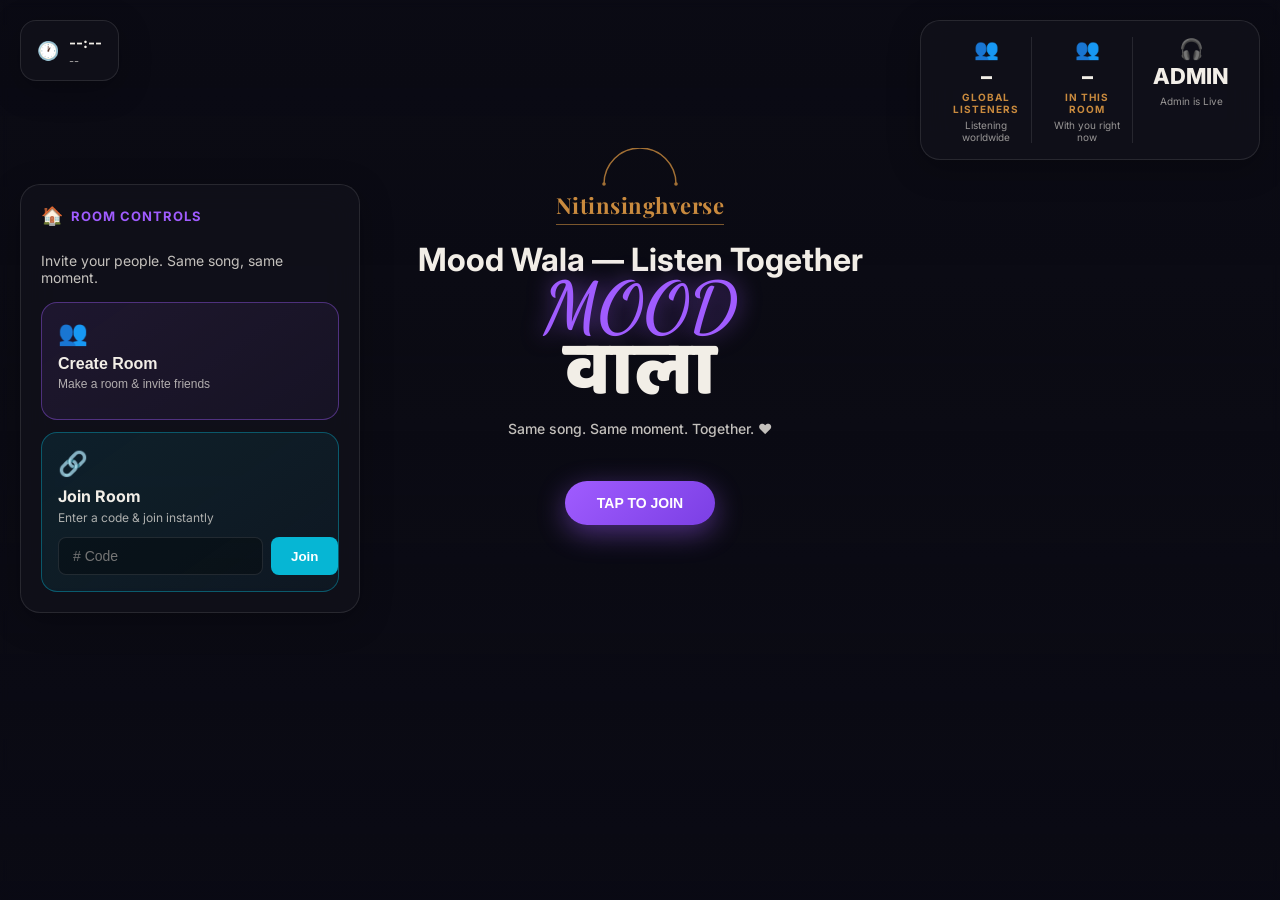
==== commit 4a5de7ef: "fix(ui): responsive layout issues for mobile and desktop" ====
--- a/index.html
+++ b/index.html
@@ -150,11 +150,17 @@
           </div>
           
           <div id="roomJoined" class="room-joined" hidden>
-            <div class="room-active-info">
-              <span class="room-label">🏠 ROOM:</span>
-              <span id="currentRoomCodeLabel" class="room-code-badge">MAIN</span>
-            </div>
-            <button id="leaveRoomBtn" aria-label="Leave room" class="room-btn leave-btn">Leave Room</button>
+            <div class="room-joined-card">
+              <div class="room-joined-header">🎧 LISTENING ROOM</div>
+              <div class="room-joined-info">
+                <span class="room-label">ROOM CODE:</span>
+                <span id="currentRoomCodeLabel" class="room-code-badge">MAIN</span>
+              </div>
+              <div class="room-joined-actions">
+                <button id="copyRoomBtn" aria-label="Copy Room Code" class="room-btn copy-btn">Copy Code</button>
+                <button id="leaveRoomBtn" aria-label="Leave room" class="room-btn leave-btn">Leave Room</button>
+              </div>
+            </div>
           </div>
           <div id="roomErrorMsg" class="room-error" hidden></div>
         </div>
--- a/style.css
+++ b/style.css
@@ -42,9 +42,9 @@
 .bg-overlay {
   position: fixed;
   inset: 0;
-  background: linear-gradient(180deg, rgba(10,10,20,0.55) 0%, rgba(10,10,20,0.35) 40%, rgba(10,10,20,0.75) 100%);
+  background: linear-gradient(180deg, rgba(10,10,20,0.65) 0%, rgba(10,10,20,0.45) 40%, rgba(10,10,20,0.85) 100%);
   z-index: -1;
-  backdrop-filter: blur(2px);
+  backdrop-filter: blur(4px);
 }
 
 /* ---- LAYOUT GRID STRATEGY ---- */
@@ -56,7 +56,7 @@
   width: 100%;
   max-width: 1400px;
   margin: 0 auto;
-  z-index: 2;
+  z-index: 1; /* Main UI stacking context */
   position: relative;
   flex: 1;
 }
@@ -70,15 +70,15 @@
 /* ---- GLOBAL PILL / GLASS STYLE ---- */
 .pill {
   background: var(--glass);
-  backdrop-filter: blur(14px);
-  -webkit-backdrop-filter: blur(14px);
+  backdrop-filter: blur(16px);
+  -webkit-backdrop-filter: blur(16px);
   border: 1px solid var(--glass-border);
   border-radius: 16px;
   padding: 12px 16px;
   display: flex;
   align-items: center;
   gap: 10px;
-  box-shadow: 0 8px 32px rgba(0,0,0,0.2);
+  box-shadow: 0 8px 32px rgba(0,0,0,0.25);
 }
 
 /* ---- COMPONENTS ---- */
@@ -109,6 +109,7 @@
 /* 3. BRANDING */
 .widget-brand {
   display: flex; flex-direction: column; align-items: center; text-align: center;
+  z-index: 1;
 }
 .brandmark {
   display: flex; flex-direction: column; align-items: center;
@@ -159,12 +160,13 @@
 .admin-live-badge { color: var(--purple); }
 
 /* 5. ROOM CONTROLS */
+.widget-room { z-index: 10; }
 .room-pill {
   flex-direction: column; align-items: stretch; padding: 20px; border-radius: 20px;
 }
 .room-pill-header { display: flex; align-items: center; gap: 8px; margin-bottom: 16px; }
 .room-pill-title { font-weight: 700; font-size: 13px; letter-spacing: 1px; color: var(--purple); }
-.room-not-joined, .room-joined { display: flex; flex-direction: column; gap: 16px; }
+.room-not-joined { display: flex; flex-direction: column; gap: 16px; }
 .room-invite-text { font-size: 14px; opacity: 0.8; margin: 0; }
 .room-actions-cards { display: flex; flex-direction: column; gap: 12px; }
 
@@ -192,20 +194,30 @@
   border-radius: 8px; font-weight: 700; cursor: pointer; transition: background 0.2s;
 }
 .join-btn-small:hover { background: var(--cyan-dark); }
-.room-active-info {
-  background: rgba(160,92,255,0.15); padding: 16px; border-radius: 12px;
-  display: flex; justify-content: space-between; align-items: center; border: 1px solid rgba(160,92,255,0.3);
-}
-.room-label { font-weight: 600; font-size: 14px; color: var(--purple); }
-.room-code-badge { font-weight: 800; font-size: 18px; letter-spacing: 2px; }
-.leave-btn {
-  background: rgba(255,255,255,0.1); border: 1px solid var(--glass-border); color: var(--text);
-  padding: 14px; border-radius: 12px; font-weight: 700; cursor: pointer;
-}
-.leave-btn:hover { background: rgba(255,50,50,0.2); border-color: rgba(255,50,50,0.4); }
+
+/* Room Joined UI */
+.room-joined-card {
+  display: flex; flex-direction: column; gap: 16px;
+  background: linear-gradient(145deg, rgba(160,92,255,0.15), rgba(0,0,0,0.1));
+  border: 1px solid rgba(160,92,255,0.3); padding: 20px; border-radius: 16px;
+}
+.room-joined-header { font-size: 11px; font-weight: 800; letter-spacing: 1px; color: var(--gold); }
+.room-joined-info { display: flex; flex-direction: column; gap: 4px; }
+.room-label { font-size: 11px; font-weight: 700; color: rgba(255,255,255,0.6); }
+.room-code-badge { font-size: 24px; font-weight: 800; letter-spacing: 3px; color: var(--text); }
+.room-joined-actions { display: flex; gap: 10px; margin-top: 4px; }
+.room-btn {
+  flex: 1; padding: 12px; border-radius: 10px; font-weight: 700; font-size: 13px;
+  cursor: pointer; border: 1px solid var(--glass-border); transition: all 0.2s;
+}
+.copy-btn { background: rgba(255,255,255,0.1); color: var(--text); }
+.copy-btn:hover { background: rgba(255,255,255,0.2); }
+.leave-btn { background: rgba(255,50,50,0.15); border-color: rgba(255,50,50,0.3); color: #ffcccc; }
+.leave-btn:hover { background: rgba(255,50,50,0.3); }
 .room-error { color: #ff6b6b; font-size: 13px; font-weight: 500; }
 
 /* 6. ADMIN PANEL & PLAYLISTS */
+.widget-admin { z-index: 10; }
 .admin-panel {
   background: var(--glass); backdrop-filter: blur(16px);
   border: 1px solid var(--glass-border); border-radius: 20px; padding: 0;
@@ -241,7 +253,7 @@
 .request-item .req-time { font-size: 11px; opacity: 0.5; display: block; margin-top: 4px; }
 
 /* 7. SONG REQUEST BOX (Public) */
-.request-box { width: 100%; }
+.widget-request { width: 100%; z-index: 10; }
 .request-inner {
   display: flex; align-items: center; gap: 12px; background: var(--glass);
   backdrop-filter: blur(14px); border: 1px solid var(--glass-border);
@@ -260,18 +272,19 @@
 .dock {
   background: var(--glass); backdrop-filter: blur(16px);
   border-top: 1px solid var(--glass-border); border: 1px solid var(--glass-border);
-  border-radius: 20px; overflow: hidden; box-shadow: 0 10px 40px rgba(0,0,0,0.3);
+  border-radius: 20px; overflow: hidden; box-shadow: 0 10px 40px rgba(0,0,0,0.5);
+  z-index: 50; /* Ensure dock is above other layout elements */
 }
 .progress-track { width: 100%; height: 4px; background: rgba(255,255,255,0.1); cursor: default; }
 .progress-track.admin-mode { cursor: pointer; height: 6px; }
 .progress-fill { height: 100%; width: 0%; background: var(--purple); transition: width 0.3s linear; }
 .dock-row { display: flex; justify-content: space-between; align-items: center; padding: 16px 20px; gap: 16px; }
-.dock-left { display: flex; align-items: center; gap: 16px; min-width: 0; }
+.dock-left { display: flex; align-items: center; gap: 16px; min-width: 0; flex: 1; }
 .album-art { width: 56px; height: 56px; border-radius: 12px; object-fit: cover; background: #222; flex-shrink: 0; }
 .dock-info { min-width: 0; }
 .dock-label { font-size: 10px; letter-spacing: 1px; color: var(--purple); font-weight: 700; }
-.dock-title { font-weight: 700; font-size: 15px; white-space: nowrap; overflow: hidden; text-overflow: ellipsis; }
-.dock-artist { font-size: 12px; opacity: 0.7; white-space: nowrap; overflow: hidden; text-overflow: ellipsis; }
+.dock-title { font-weight: 700; font-size: 15px; white-space: nowrap; overflow: hidden; text-overflow: ellipsis; max-width: 90%; }
+.dock-artist { font-size: 12px; opacity: 0.7; white-space: nowrap; overflow: hidden; text-overflow: ellipsis; max-width: 90%; }
 .dock-right { display: flex; align-items: center; gap: 20px; flex-shrink: 0; }
 .progress-time { font-size: 12px; opacity: 0.7; font-weight: 500; }
 .volume-control { display: flex; align-items: center; gap: 8px; }
@@ -310,10 +323,10 @@
 .up-next-banner {
   position: fixed; top: 20px; left: 50%; transform: translateX(-50%);
   background: var(--purple); color: white; padding: 12px 24px; border-radius: 999px;
-  font-size: 14px; font-weight: 700; z-index: 50; box-shadow: 0 8px 24px rgba(160,92,255,0.5);
+  font-size: 14px; font-weight: 700; z-index: 100; box-shadow: 0 8px 24px rgba(160,92,255,0.5);
 }
 .admin-transport {
-  position: fixed; bottom: 120px; left: 50%; transform: translateX(-50%); display: flex; gap: 16px; z-index: 50;
+  position: fixed; bottom: 120px; left: 50%; transform: translateX(-50%); display: flex; gap: 16px; z-index: 100;
 }
 .admin-transport button {
   width: 50px; height: 50px; border-radius: 50%; border: 1px solid rgba(160,92,255,0.5);
@@ -321,7 +334,7 @@
 }
 .widget-search {
   background: var(--glass); backdrop-filter: blur(10px); border: 1px solid rgba(201,138,62,0.4);
-  border-radius: 16px; padding: 16px; margin-top: 20px;
+  border-radius: 16px; padding: 16px; margin-top: 20px; z-index: 10;
 }
 .search-widget-header { font-size: 13px; font-weight: 700; color: var(--gold); margin-bottom: 10px; display: flex; justify-content: space-between;}
 .search-widget-input-row input { width: 100%; padding: 10px; border-radius: 10px; border: 1px solid var(--glass-border); background: rgba(0,0,0,0.3); color: white; outline: none; }
@@ -333,7 +346,7 @@
 
 .widget-songlist {
   background: var(--glass); backdrop-filter: blur(14px); border: 1px solid var(--glass-border);
-  border-radius: 20px; padding: 20px; max-height: 60vh; overflow-y: auto;
+  border-radius: 20px; padding: 20px; max-height: 60vh; overflow-y: auto; z-index: 10;
 }
 .widget-songlist .panel-title { font-size: 12px; text-transform: uppercase; opacity: 0.7; margin-bottom: 12px; font-weight: 700;}
 .song-list-item { padding: 10px 12px; border-radius: 10px; font-size: 13px; cursor: pointer; white-space: nowrap; overflow: hidden; text-overflow: ellipsis; }
@@ -346,27 +359,33 @@
 /* ---- MOBILE FIRST (< 768px) ---- */
 @media (max-width: 767px) {
   .layout-grid {
-    display: flex; flex-direction: column; padding: 16px; padding-bottom: 120px; gap: 16px;
-  }
-  
-  /* Top row (Clock + Live indicator) */
-  .widget-clock, .widget-live-indicator { display: inline-flex; vertical-align: top; }
-  .widget-live-indicator { position: absolute; right: 16px; top: 16px; }
-  .widget-clock { position: absolute; left: 16px; top: 16px; }
-  
-  /* Brand pushed down below absolute top elements */
-  .widget-brand { margin-top: 70px; }
-
-  /* Mobile Dock (Card style, not full width bottom) */
+    display: flex; flex-direction: column; padding: 16px; padding-bottom: 140px; gap: 20px;
+  }
+  
+  /* Explicit Z-Index and Order for Mobile Stack */
+  .widget-clock { order: 1; margin-bottom: -40px; }
+  .widget-live-indicator { order: 2; align-self: flex-end; margin-top: -30px; }
+  .widget-brand { order: 3; margin-top: 20px; }
+  .widget-status { order: 4; }
+  .widget-room { order: 5; }
+  .widget-search { order: 6; margin-top: 0; }
+  .widget-admin { order: 7; }
+  .widget-songlist { order: 8; margin-top: 0; }
+  .widget-request { order: 9; }
+  
+  /* Make mobile dock super compact */
   .dock {
     position: fixed; bottom: 16px; left: 16px; right: 16px;
-    border-radius: 20px; z-index: 50;
-  }
-  .dock-row { padding: 12px 16px; }
-  .volume-control input[type="range"] { width: 60px; display: none; /* Hide volume on mobile space constraints */ }
-  .dock-title { max-width: 40vw; }
-  .dock-artist { max-width: 40vw; }
+    border-radius: 16px; z-index: 50;
+  }
+  .dock-row { padding: 10px 14px; gap: 12px; }
+  .album-art { width: 44px; height: 44px; border-radius: 8px; }
+  .dock-title { font-size: 14px; }
+  .dock-artist { font-size: 11px; }
+  .volume-control { display: none; } /* Hide volume on mobile space constraints */
   .dock-right .vol-icon { display: none; }
+  .dock-right { gap: 12px; }
+  
   .status-col { padding: 0 4px; }
   .status-val { font-size: 18px; }
   .status-label { font-size: 9px; }
@@ -376,32 +395,36 @@
 @media (min-width: 1024px) {
   .layout-grid {
     display: grid;
-    grid-template-columns: 320px 1fr 340px;
-    grid-template-rows: auto 1fr auto;
-    grid-template-areas:
-      "left center right"
-      "left center right"
-      "left center right";
-    align-items: start;
-    height: 100vh;
-    padding-bottom: 120px; /* Space for dock */
-  }
-
-  .widget-room { grid-area: left; position: sticky; top: 20px; }
-  .widget-brand { grid-area: center; align-self: center; margin-top: -100px; }
-  .widget-status { grid-area: right; position: sticky; top: 20px; }
-  .widget-admin { grid-area: right; position: sticky; top: 160px; margin-top: 20px;}
-  .widget-songlist { grid-area: right; position: sticky; top: 160px; margin-top: 20px; } /* Shows when browsing */
-  .widget-request { grid-area: center; align-self: end; justify-self: center; margin-bottom: 20px; max-width: 400px; }
-  
-  .widget-clock { position: absolute; top: 20px; left: 20px; z-index: 10;}
-  .widget-live-indicator { display: none; } /* On desktop, live status is enough */
-  .widget-search { grid-area: left; position: sticky; top: 400px; }
+    grid-template-columns: 340px 1fr 340px;
+    grid-auto-rows: min-content;
+    gap: 24px;
+    padding-bottom: 140px; /* Safe space for dock */
+    height: auto;
+    min-height: 100vh;
+  }
+
+  /* Left Column Placement */
+  .widget-clock { grid-column: 1; justify-self: start; }
+  .widget-room { grid-column: 1; position: sticky; top: 20px; }
+  .widget-search { grid-column: 1; position: sticky; top: 380px; margin-top: 20px;}
+
+  /* Center Column Placement */
+  .widget-brand { grid-column: 2; grid-row: 1 / 3; align-self: center; justify-self: center; margin-top: 40px; }
+  .widget-request { grid-column: 2; justify-self: center; align-self: end; width: 100%; max-width: 440px; margin-bottom: 20px; }
+  
+  /* Right Column Placement */
+  .widget-status { grid-column: 3; position: sticky; top: 20px; margin-bottom: 0; }
+  .widget-admin { grid-column: 3; position: sticky; top: 160px; }
+  .widget-songlist { grid-column: 3; position: sticky; top: 160px; }
+
+  /* Hidden on desktop */
+  .widget-live-indicator { display: none; }
 
   /* Desktop Dock (Full width bottom bar) */
   .dock {
     position: fixed; bottom: 0; left: 0; right: 0; border-radius: 0;
     border-left: none; border-right: none; border-bottom: none; z-index: 50;
+    padding: 0 40px;
   }
 }
 
@@ -410,22 +433,23 @@
   .layout-grid {
     display: grid;
     grid-template-columns: 1fr 1fr;
-    grid-template-areas:
-      "top top"
-      "center center"
-      "left right"
-      "admin admin";
+    grid-auto-rows: min-content;
     gap: 20px;
     padding-bottom: 140px;
   }
 
-  .widget-clock { grid-area: top; justify-self: start; }
-  .widget-live-indicator { grid-area: top; justify-self: end; }
-  .widget-brand { grid-area: center; }
-  .widget-room { grid-area: left; }
-  .widget-status { grid-area: right; }
-  .widget-admin { grid-area: admin; }
-  .widget-request { grid-area: center; margin-top: 20px;}
+  .widget-clock { grid-column: 1; justify-self: start; }
+  .widget-live-indicator { grid-column: 2; justify-self: end; }
+  .widget-brand { grid-column: 1 / -1; justify-self: center; }
+  
+  .widget-room { grid-column: 1; }
+  .widget-search { grid-column: 1; margin-top: 0; }
+  
+  .widget-status { grid-column: 2; }
+  .widget-admin { grid-column: 2; }
+  .widget-songlist { grid-column: 2; }
+
+  .widget-request { grid-column: 1 / -1; justify-self: center; margin-top: 20px;}
   
   .dock {
     position: fixed; bottom: 16px; left: 16px; right: 16px; border-radius: 20px; z-index: 50;
